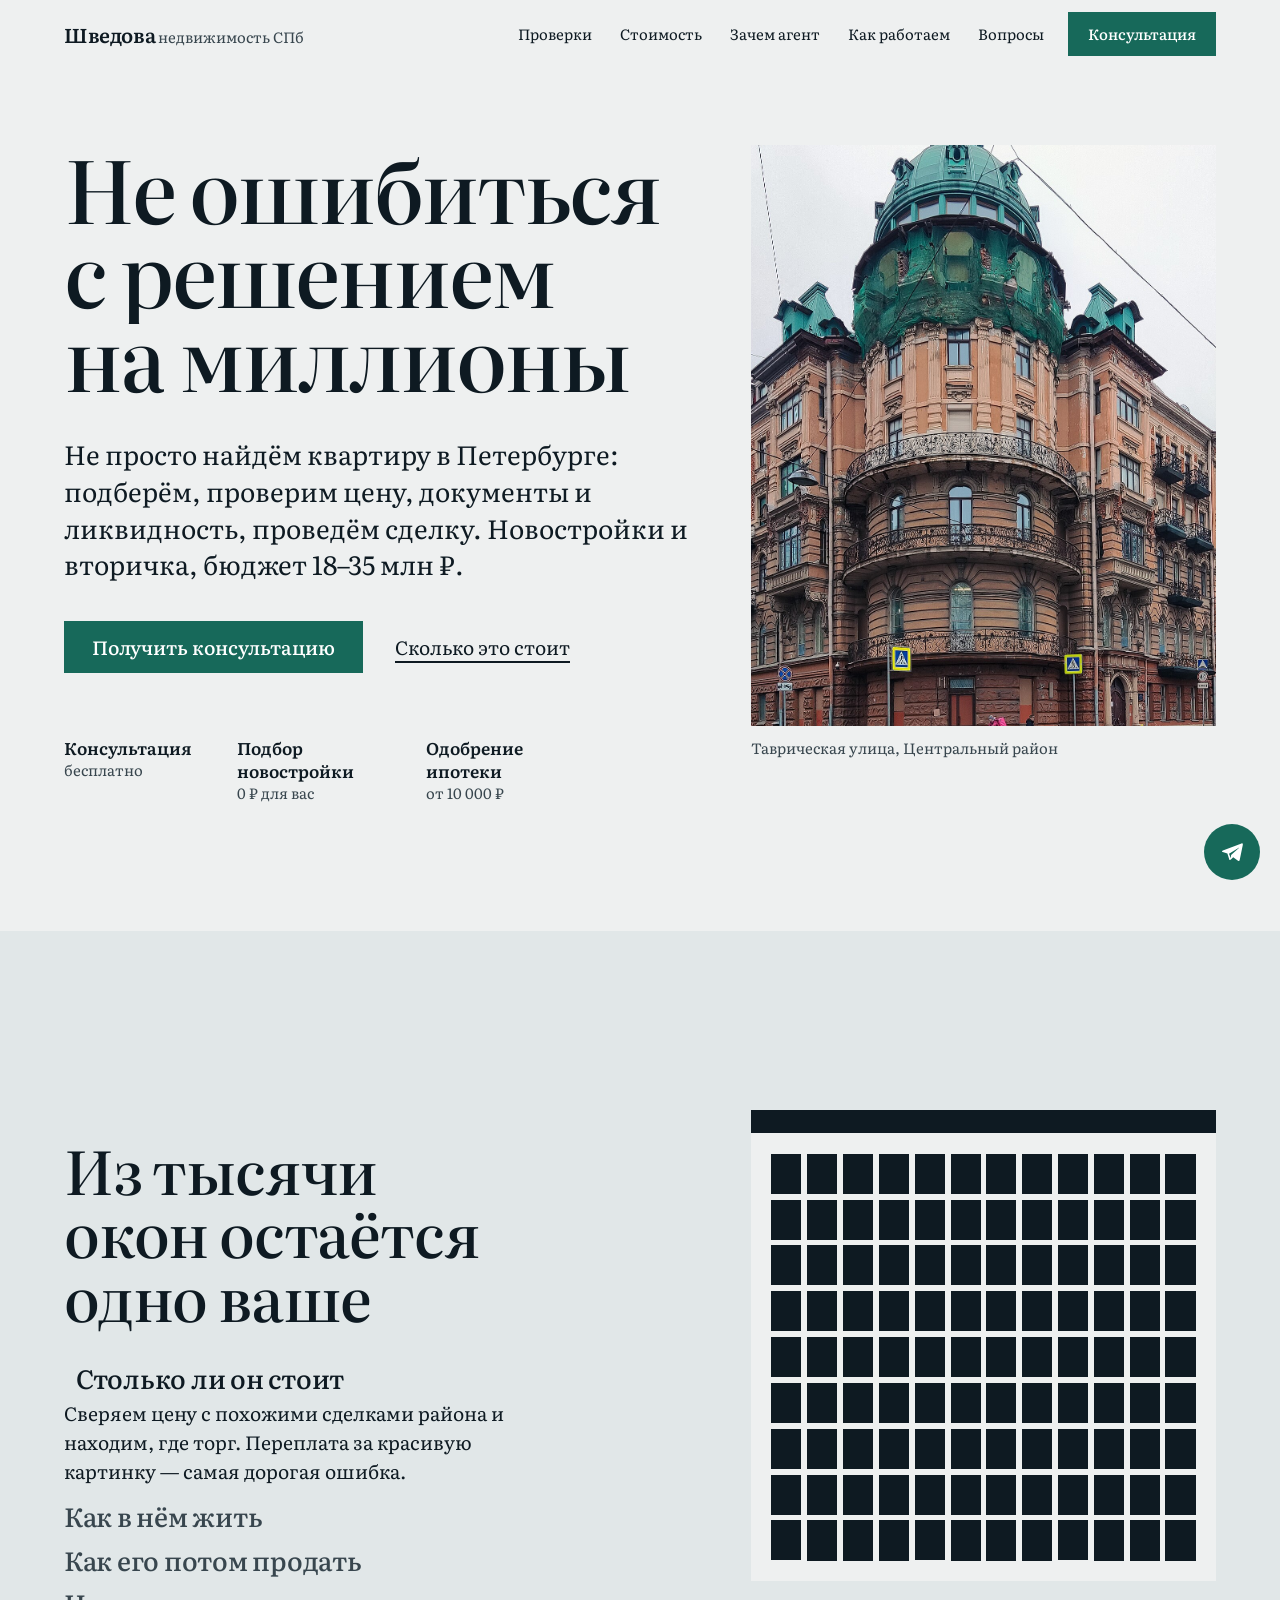
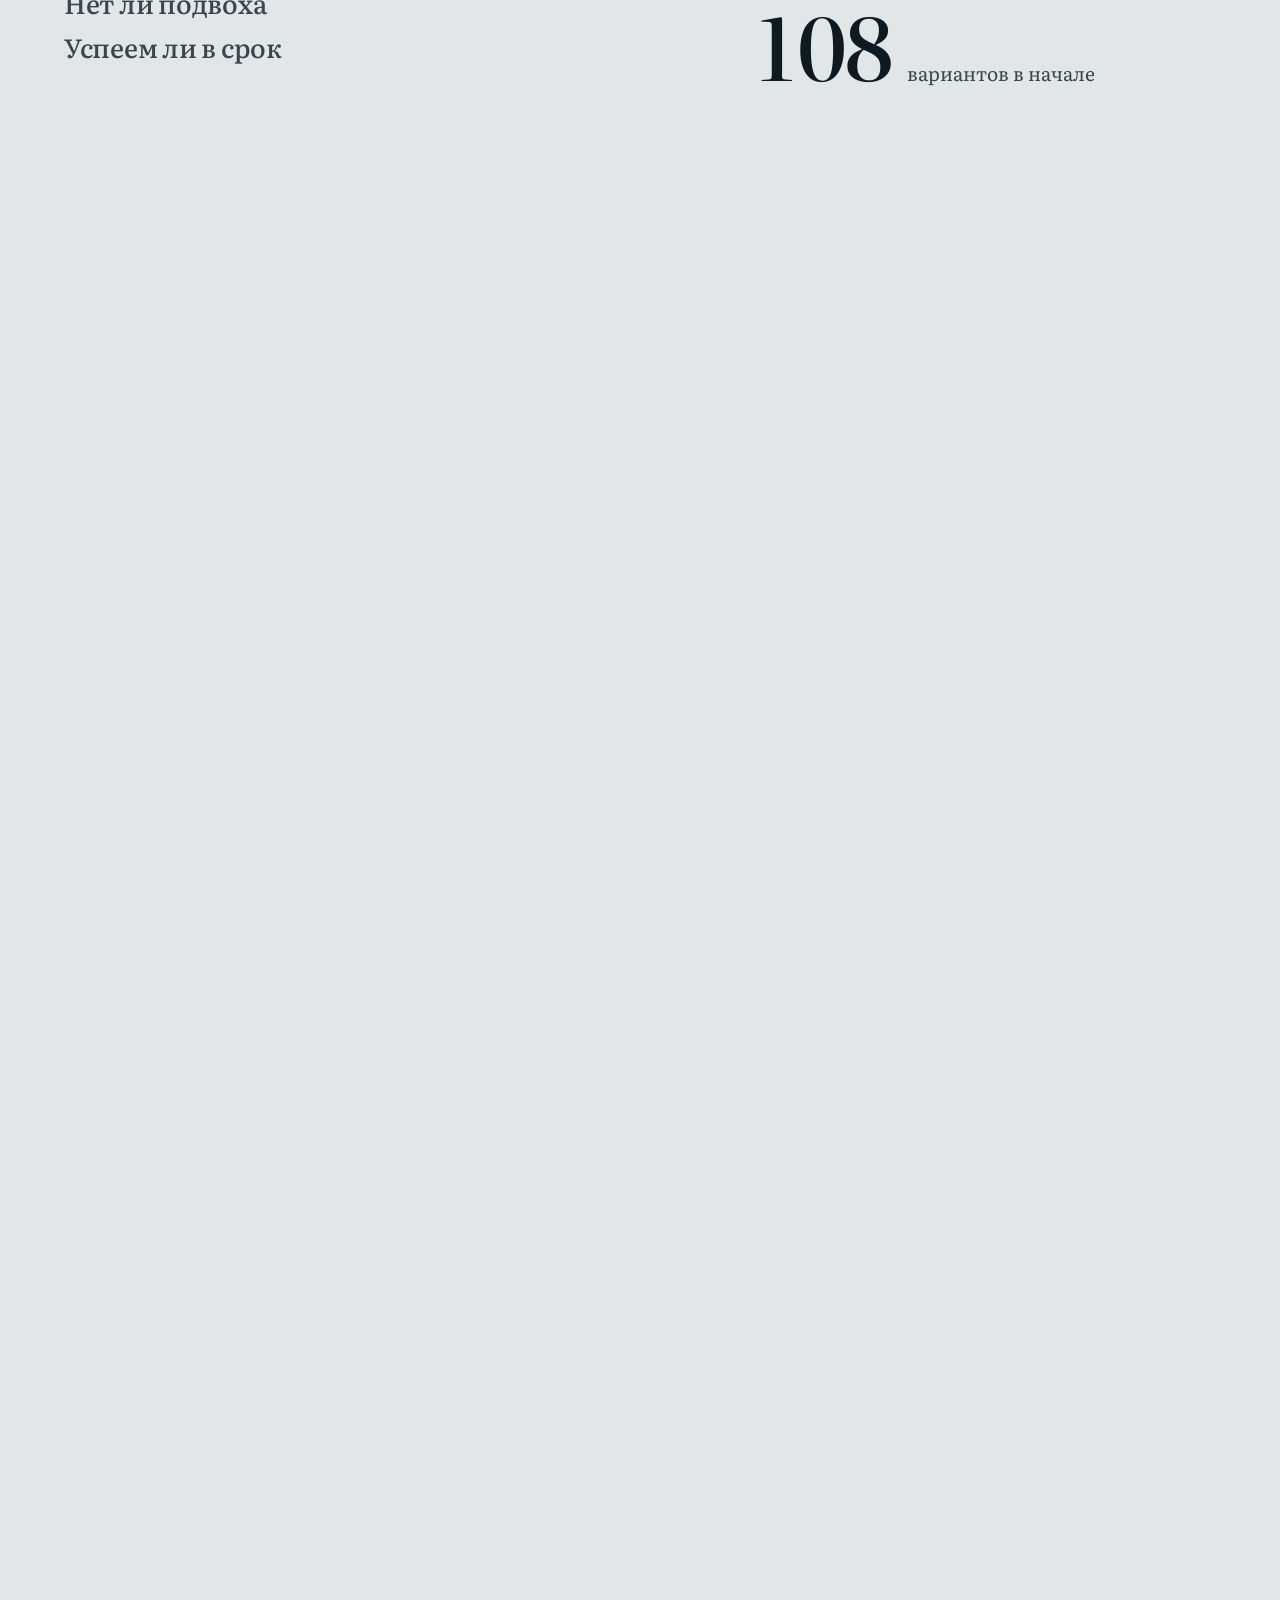
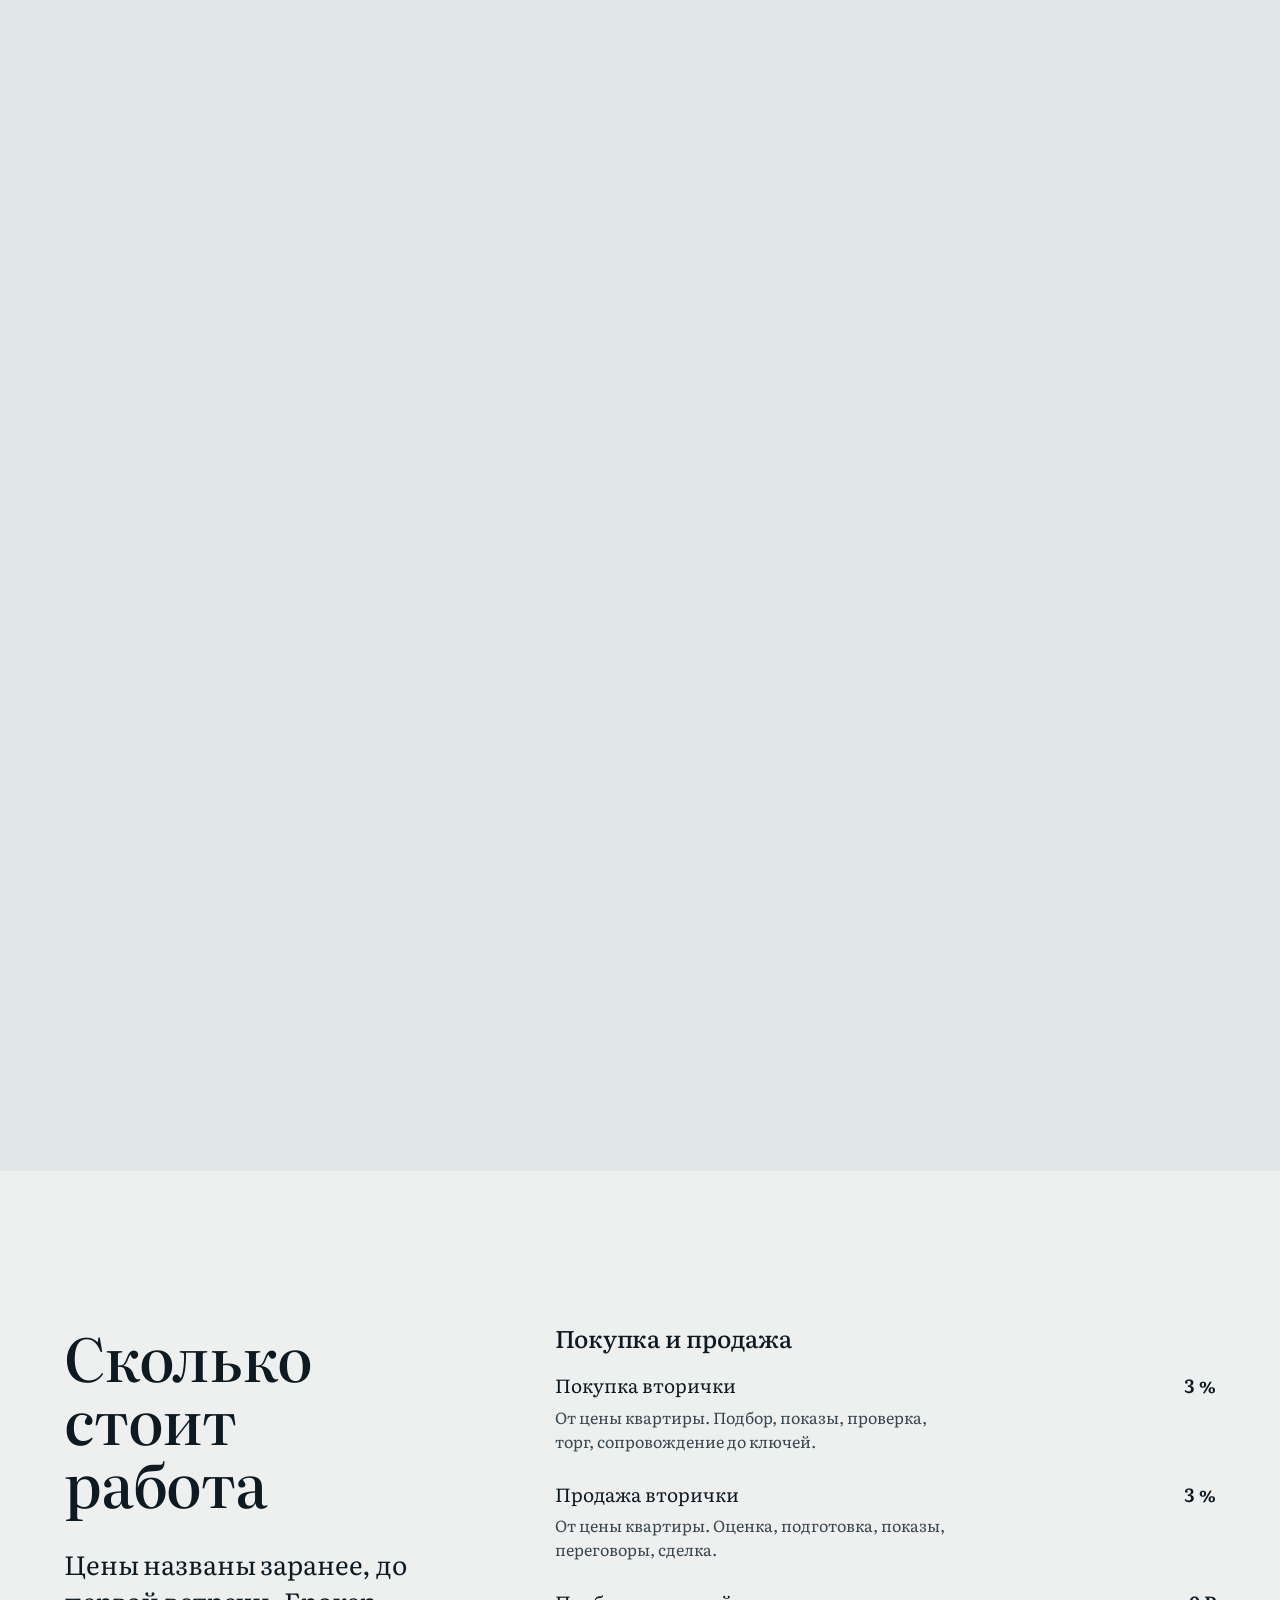
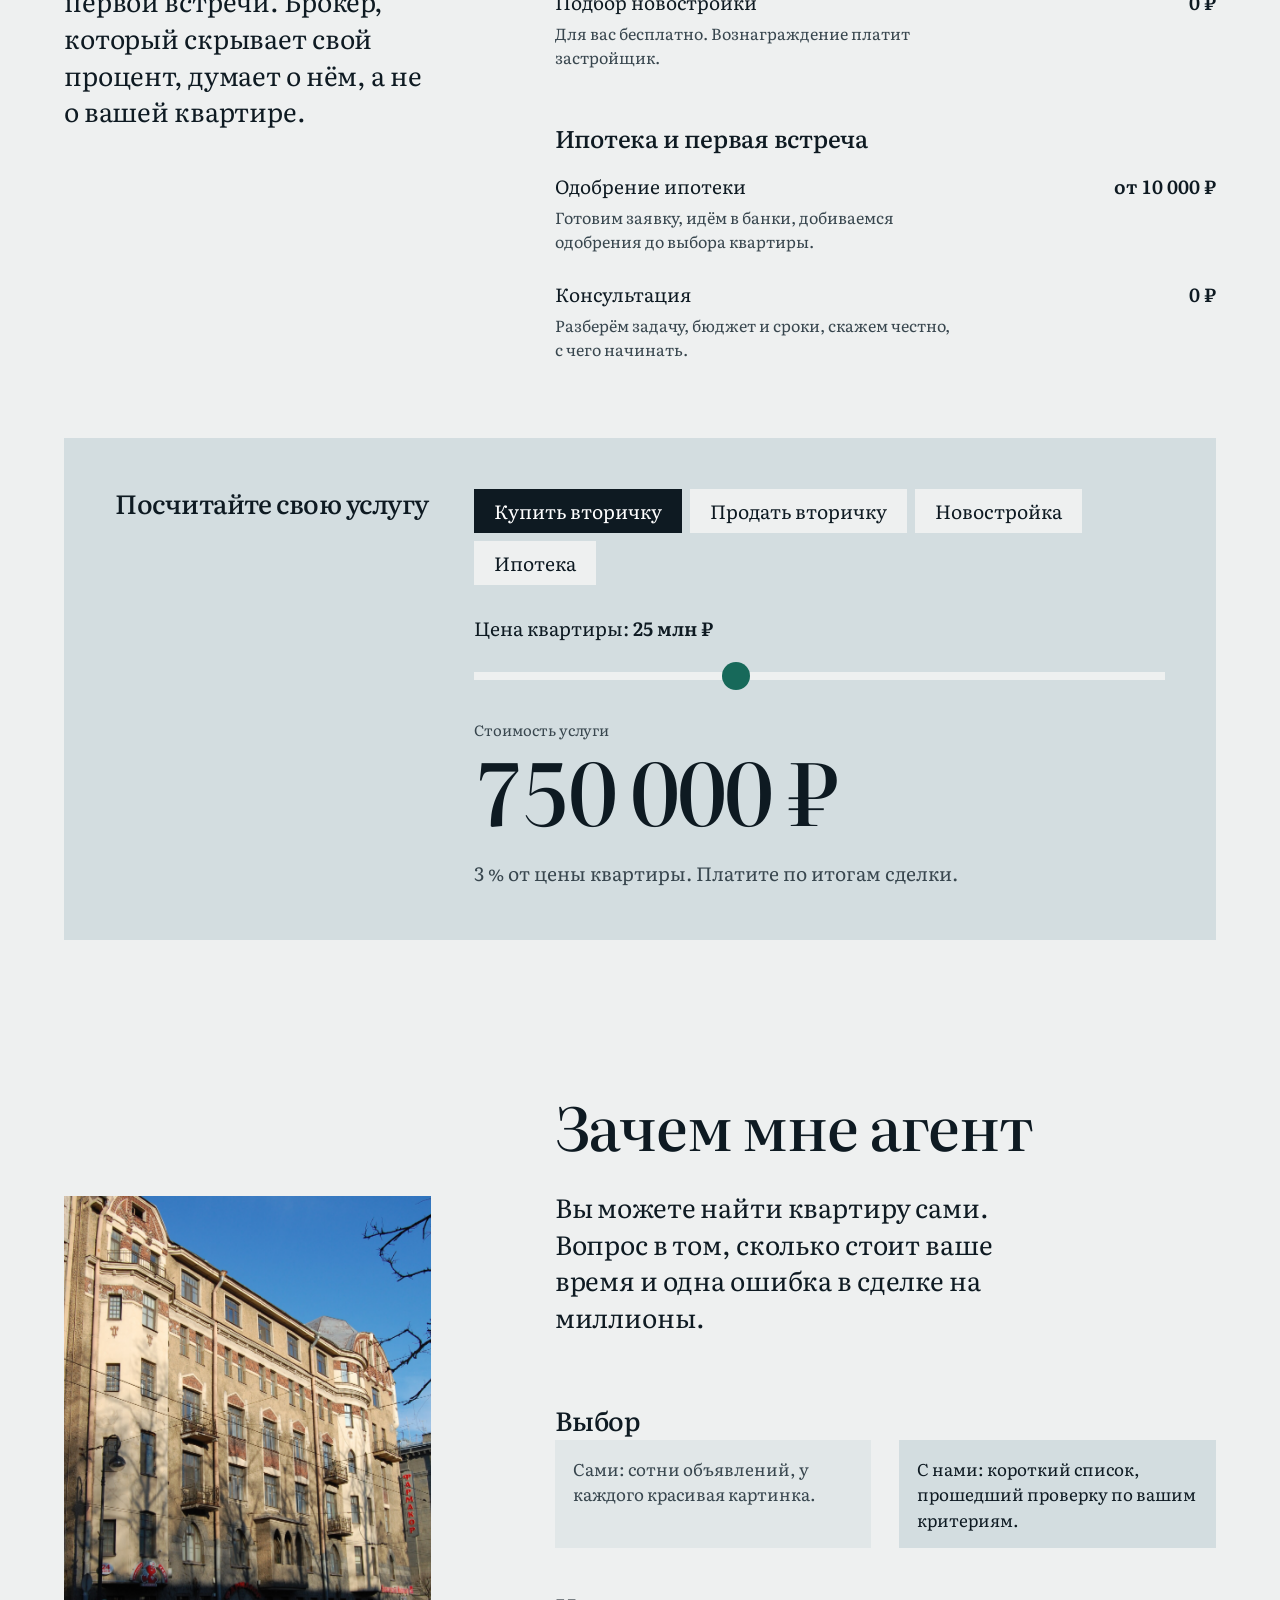
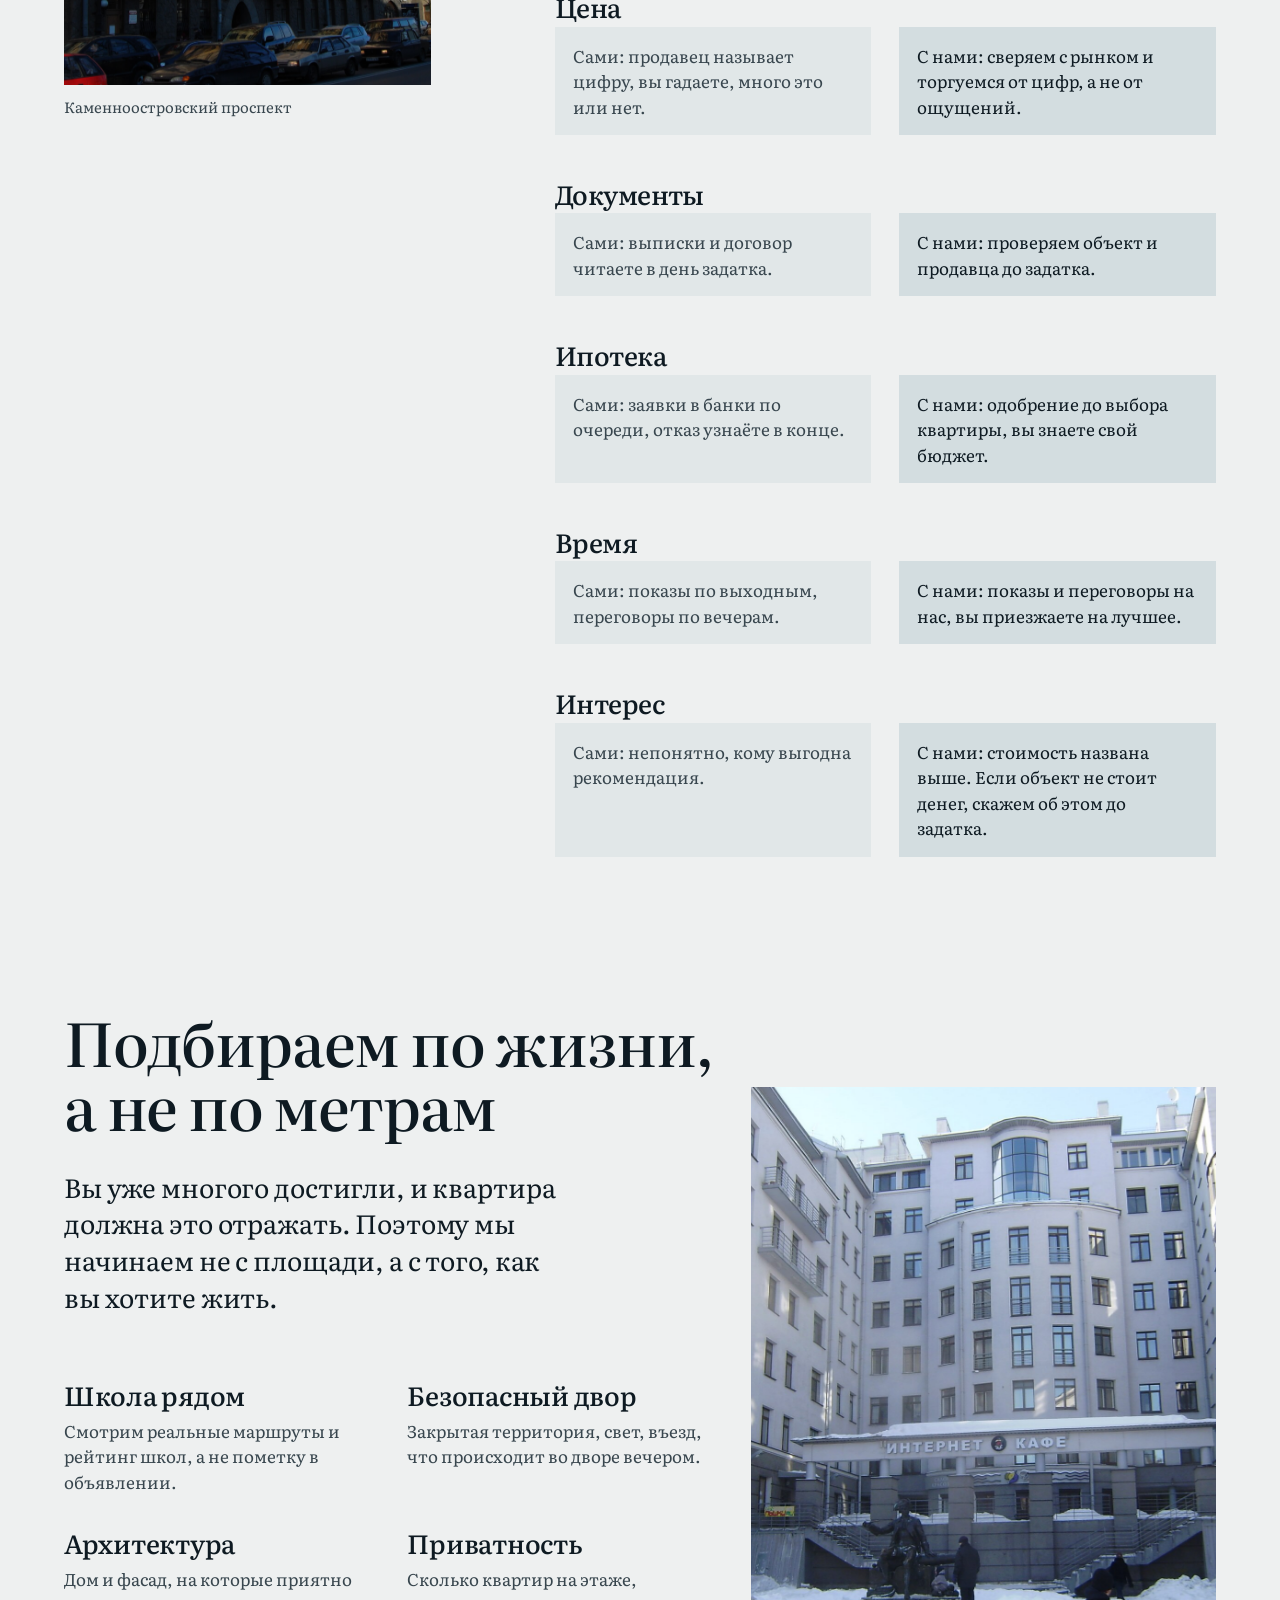
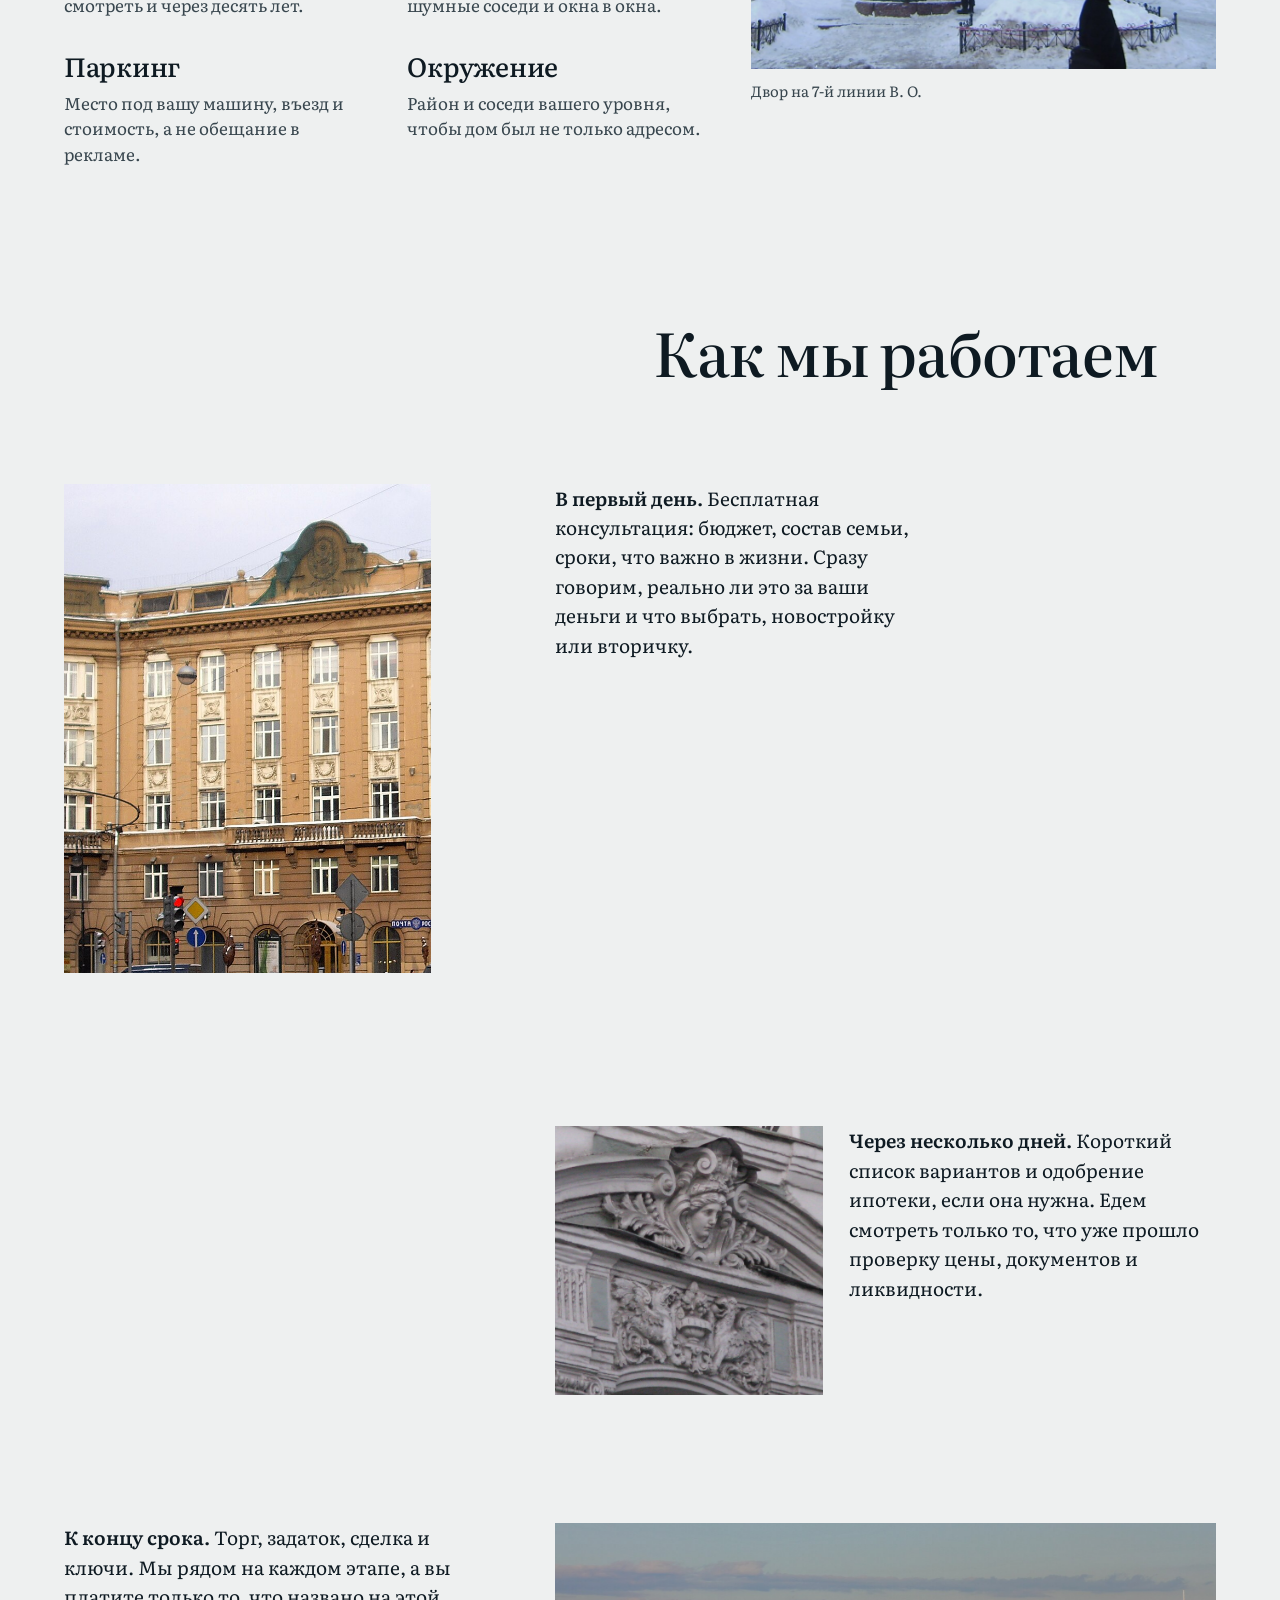
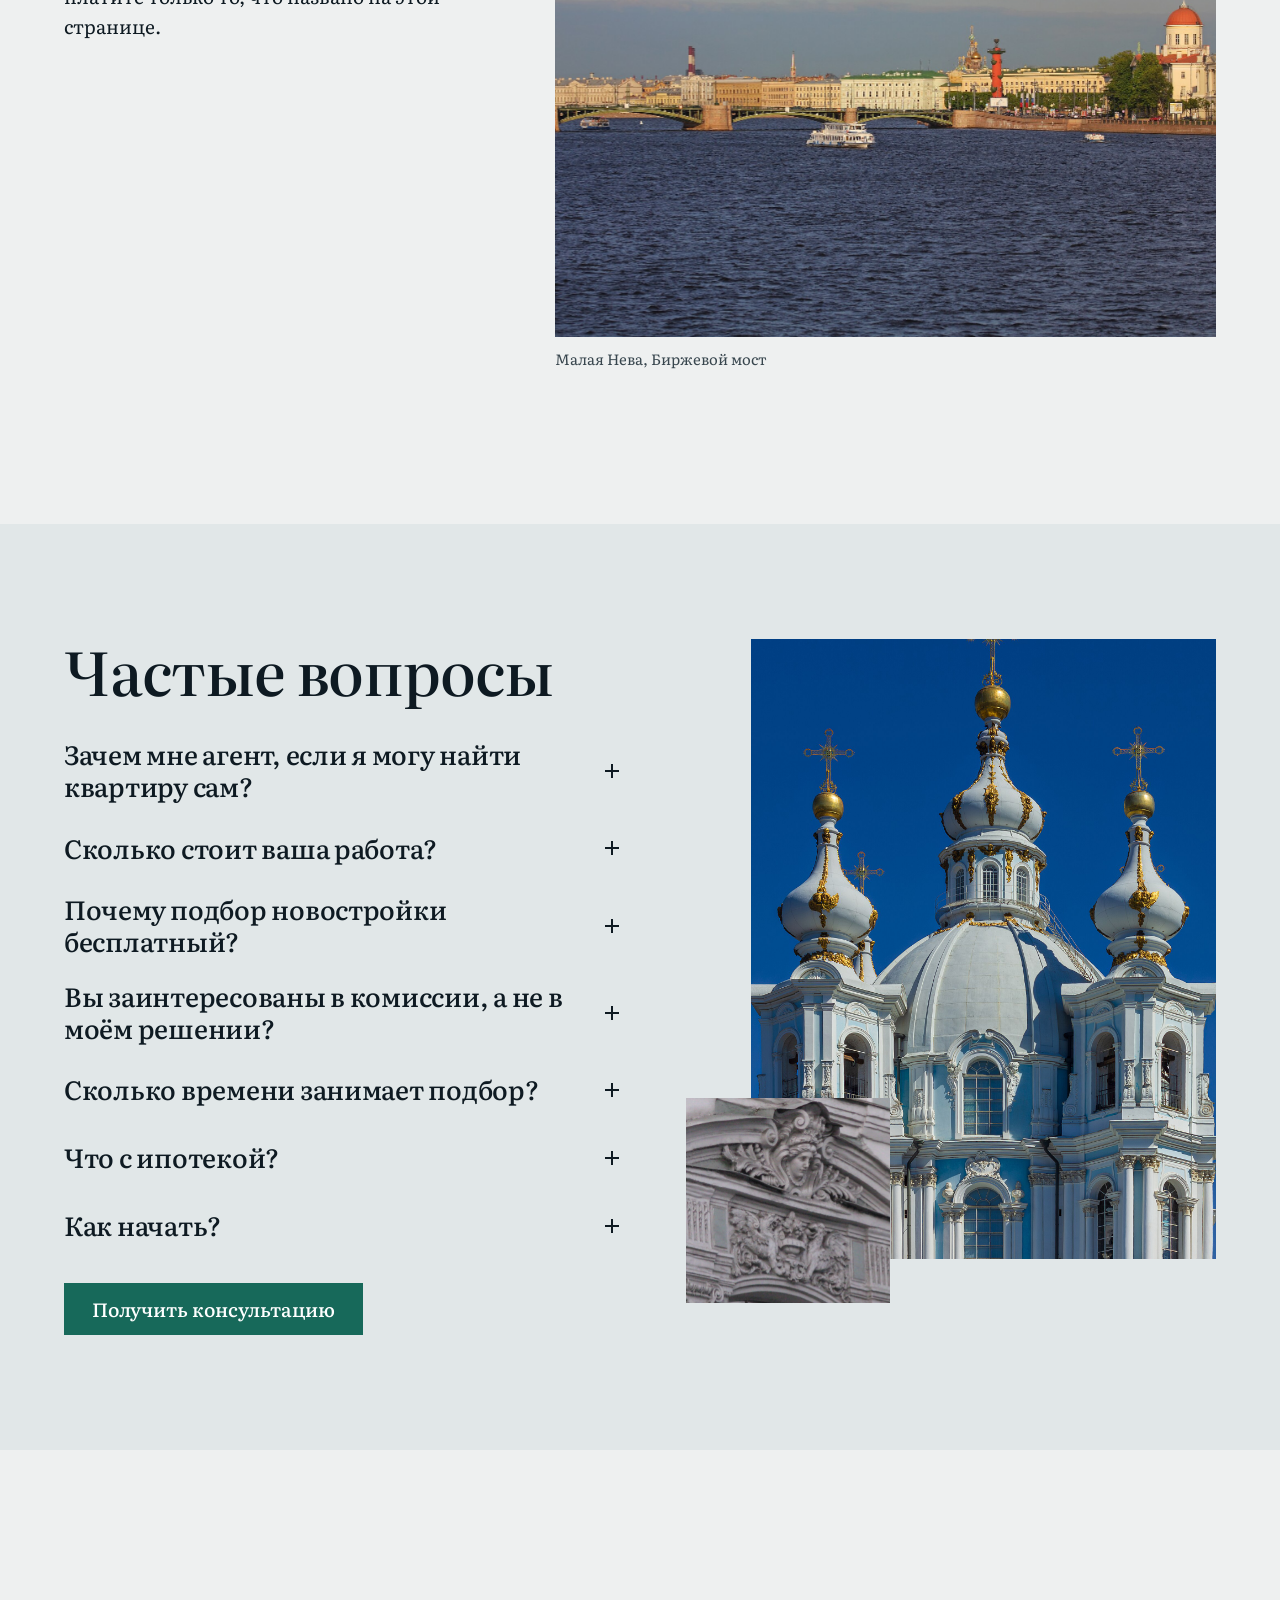
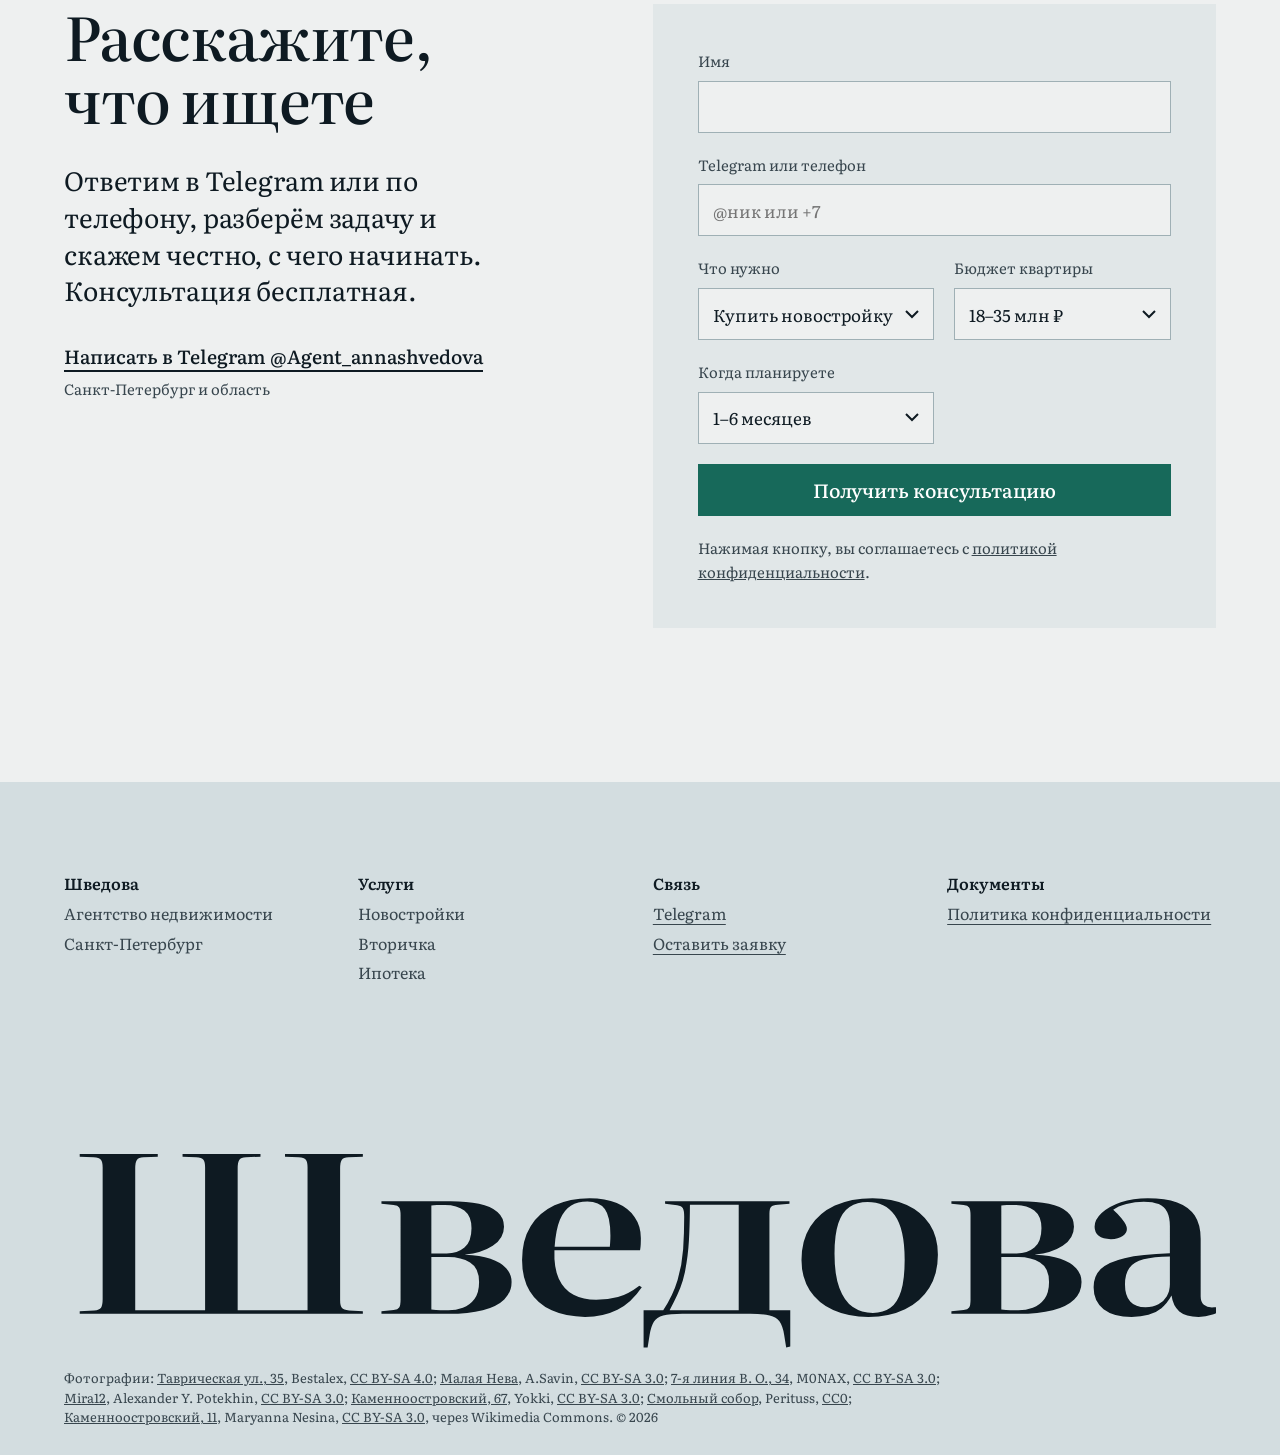
==== index.html @ 0498c737 "init: landing for Shvedova realty SPb" ====
<!doctype html>
<html lang="ru">
<head>
<meta charset="utf-8">
<meta name="viewport" content="width=device-width, initial-scale=1">
<title>Шведова — агентство недвижимости в Санкт-Петербурге</title>
<meta name="description" content="Подбор квартиры в Петербурге на 18–35 млн ₽: новостройки и вторичка. Проверим цену, ликвидность и документы до задатка. Консультация бесплатно.">
<meta property="og:title" content="Шведова — не ошибиться с решением на миллионы">
<meta property="og:description" content="Новостройки и вторичка в Санкт-Петербурге. Подбор, проверка, ипотека, сделка.">
<script>document.documentElement.classList.add('js')</script>
<link rel="preconnect" href="https://fonts.googleapis.com">
<link rel="preconnect" href="https://fonts.gstatic.com" crossorigin>
<link href="https://fonts.googleapis.com/css2?family=Literata:ital,opsz,wght@0,7..72,400;0,7..72,500;0,7..72,600;1,7..72,400&display=swap" rel="stylesheet">
<link rel="stylesheet" href="styles.css">
</head>
<body>

<header class="header" id="header">
  <div class="wrap header__inner">
    <a class="logo" href="#top" aria-label="Шведова, на главную">Шведова<span class="logo__sub"> недвижимость СПб</span></a>
    <nav class="nav" id="nav" aria-label="Разделы">
      <a href="#checks">Проверки</a>
      <a href="#price">Стоимость</a>
      <a href="#why">Зачем агент</a>
      <a href="#way">Как работаем</a>
      <a href="#faq">Вопросы</a>
    </nav>
    <a class="btn btn--sm header__cta" href="#contact"><span class="header__cta-text">Консультация</span><span class="header__cta-short" aria-hidden="true">Связаться</span></a>
    <button class="burger" id="burger" aria-label="Меню" aria-expanded="false"><span></span><span></span></button>
  </div>
</header>

<main id="top">

<!-- 1. HERO -->
<section class="hero wrap">
  <div class="hero__text">
    <h1 class="hero__title" data-split>Не ошибиться с решением на миллионы</h1>
    <p class="hero__lead" data-r>Не просто найдём квартиру в Петербурге: подберём, проверим цену, документы и ликвидность, проведём сделку. Новостройки и вторичка, бюджет 18–35 млн ₽.</p>
    <div class="hero__actions" data-r style="--i:1">
      <a class="btn" href="#contact">Получить консультацию</a>
      <a class="link" href="#price">Сколько это стоит</a>
    </div>
    <ul class="hero__facts" data-r style="--i:2">
      <li><b>Консультация</b> бесплатно</li>
      <li><b>Подбор новостройки</b> 0 ₽ для вас</li>
      <li><b>Одобрение ипотеки</b> от 10 000 ₽</li>
    </ul>
  </div>
  <figure class="hero__pic imgreveal" data-r>
    <div class="imgreveal__in"><img src="assets/saint-petersburg-tavricheskaya-street-35-tverskaya-st.jpg" width="1920" height="1654" alt="Угловой дом с медным куполом на Таврической улице, Санкт-Петербург" data-parallax></div>
    <figcaption>Таврическая улица, Центральный район</figcaption>
  </figure>
</section>

<!-- 2. СЦЕНА: ОКНА ФАСАДА -->
<section class="scene" id="checks" aria-labelledby="checks-title">
  <div class="scene__stage">
    <div class="wrap scene__grid">
      <div class="scene__copy">
        <h2 id="checks-title" class="h-head">Из тысячи окон остаётся одно ваше</h2>
        <ol class="checks" id="checks-list">
          <li class="check is-active">
            <h3>Столько ли он стоит</h3>
            <p>Сверяем цену с похожими сделками района и находим, где торг. Переплата за красивую картинку — самая дорогая ошибка.</p>
          </li>
          <li class="check">
            <h3>Как в нём жить</h3>
            <p>Школа рядом, безопасный двор, парковка, тишина, архитектура, соседи. Смотрим не квартиру, а ваш ежедневный маршрут.</p>
          </li>
          <li class="check">
            <h3>Как его потом продать</h3>
            <p>Квартира на миллионы должна оставаться деньгами. Смотрим, кто и за сколько покупает такие дома.</p>
          </li>
          <li class="check">
            <h3>Нет ли подвоха</h3>
            <p>Проверяем документы, историю объекта и застройщика до задатка, а не после.</p>
          </li>
          <li class="check">
            <h3>Успеем ли в срок</h3>
            <p>Одобрение ипотеки до выбора квартиры и показы под ваш график: решение за 1–6 месяцев без потерянных выходных.</p>
          </li>
        </ol>
      </div>
      <div class="scene__visual" aria-hidden="true">
        <div class="facade" id="facade"></div>
        <p class="counter"><span class="counter__n" id="counter">140</span><span class="counter__t" id="counter-t">вариантов в начале</span></p>
      </div>
    </div>
  </div>
</section>

<!-- 3. СТОИМОСТЬ -->
<section class="sec price wrap" id="price" aria-labelledby="price-title">
  <div class="price__head">
    <h2 id="price-title" class="h-head" data-r>Сколько стоит работа</h2>
    <p class="statement" data-r style="--i:1">Цены названы заранее, до первой встречи. Брокер, который скрывает свой процент, думает о нём, а не о вашей квартире.</p>
  </div>
  <div class="price__list" data-r>
    <h3 class="grp">Покупка и продажа</h3>
    <ul class="menu">
      <li><div class="menu__row"><span>Покупка вторички</span><b>3 %</b></div><p>От цены квартиры. Подбор, показы, проверка, торг, сопровождение до ключей.</p></li>
      <li><div class="menu__row"><span>Продажа вторички</span><b>3 %</b></div><p>От цены квартиры. Оценка, подготовка, показы, переговоры, сделка.</p></li>
      <li><div class="menu__row"><span>Подбор новостройки</span><b>0 ₽</b></div><p>Для вас бесплатно. Вознаграждение платит застройщик.</p></li>
    </ul>
    <h3 class="grp">Ипотека и первая встреча</h3>
    <ul class="menu">
      <li><div class="menu__row"><span>Одобрение ипотеки</span><b>от 10 000 ₽</b></div><p>Готовим заявку, идём в банки, добиваемся одобрения до выбора квартиры.</p></li>
      <li><div class="menu__row"><span>Консультация</span><b>0 ₽</b></div><p>Разберём задачу, бюджет и сроки, скажем честно, с чего начинать.</p></li>
    </ul>
  </div>
  <div class="calc" id="calc" data-r>
    <h3 class="calc__title">Посчитайте свою услугу</h3>
    <div class="calc__tabs" role="tablist" aria-label="Что вам нужно">
      <button role="tab" class="is-on" aria-selected="true" data-mode="buy">Купить вторичку</button>
      <button role="tab" aria-selected="false" data-mode="sell">Продать вторичку</button>
      <button role="tab" aria-selected="false" data-mode="new">Новостройка</button>
      <button role="tab" aria-selected="false" data-mode="mort">Ипотека</button>
    </div>
    <div class="calc__body">
      <label class="calc__range" id="calc-range-wrap">
        <span>Цена квартиры: <b id="calc-price">25 млн ₽</b></span>
        <input type="range" id="calc-input" min="10" max="50" step="0.5" value="25">
      </label>
      <p class="calc__out"><span class="calc__lbl" id="calc-lbl">Стоимость услуги</span><span class="calc__sum" id="calc-sum">750 000 ₽</span></p>
      <p class="calc__note" id="calc-note">3 % от цены квартиры. Платите по итогам сделки.</p>
    </div>
  </div>
</section>

<!-- 4. ЗАЧЕМ АГЕНТ -->
<section class="sec why wrap" id="why" aria-labelledby="why-title">
  <figure class="why__pic imgreveal" data-r>
    <div class="imgreveal__in"><img src="assets/kamennoostrovsky-67.jpg" width="1920" height="2888" alt="Дом в стиле модерн на Каменноостровском проспекте" loading="lazy" data-parallax></div>
    <figcaption>Каменноостровский проспект</figcaption>
  </figure>
  <div class="why__body">
    <h2 id="why-title" class="h-head" data-r>Зачем мне агент</h2>
    <p class="statement" data-r style="--i:1">Вы можете найти квартиру сами. Вопрос в том, сколько стоит ваше время и одна ошибка в сделке на миллионы.</p>
    <ul class="vs">
      <li data-r>
        <h3>Выбор</h3>
        <p class="vs__a">Сами: сотни объявлений, у каждого красивая картинка.</p>
        <p class="vs__b">С нами: короткий список, прошедший проверку по вашим критериям.</p>
      </li>
      <li data-r>
        <h3>Цена</h3>
        <p class="vs__a">Сами: продавец называет цифру, вы гадаете, много это или нет.</p>
        <p class="vs__b">С нами: сверяем с рынком и торгуемся от цифр, а не от ощущений.</p>
      </li>
      <li data-r>
        <h3>Документы</h3>
        <p class="vs__a">Сами: выписки и договор читаете в день задатка.</p>
        <p class="vs__b">С нами: проверяем объект и продавца до задатка.</p>
      </li>
      <li data-r>
        <h3>Ипотека</h3>
        <p class="vs__a">Сами: заявки в банки по очереди, отказ узнаёте в конце.</p>
        <p class="vs__b">С нами: одобрение до выбора квартиры, вы знаете свой бюджет.</p>
      </li>
      <li data-r>
        <h3>Время</h3>
        <p class="vs__a">Сами: показы по выходным, переговоры по вечерам.</p>
        <p class="vs__b">С нами: показы и переговоры на нас, вы приезжаете на лучшее.</p>
      </li>
      <li data-r>
        <h3>Интерес</h3>
        <p class="vs__a">Сами: непонятно, кому выгодна рекомендация.</p>
        <p class="vs__b">С нами: стоимость названа выше. Если объект не стоит денег, скажем об этом до задатка.</p>
      </li>
    </ul>
  </div>
</section>

<!-- 5. ЖИЗНЬ, А НЕ МЕТРЫ -->
<section class="sec life wrap" id="life" aria-labelledby="life-title">
  <div class="life__head">
    <h2 id="life-title" class="h-head" data-r>Подбираем по жизни, а не по метрам</h2>
    <p class="statement" data-r style="--i:1">Вы уже многого достигли, и квартира должна это отражать. Поэтому мы начинаем не с площади, а с того, как вы хотите жить.</p>
  </div>
  <figure class="life__pic life__pic--a imgreveal" data-r>
    <div class="imgreveal__in"><img src="assets/russia-sankt-petersburg-saint-petersburg-7-34.jpg" width="1920" height="1440" alt="Закрытый двор жилого дома, Васильевский остров" loading="lazy" data-parallax></div>
    <figcaption>Двор на 7-й линии В. О.</figcaption>
  </figure>
  <figure class="life__pic life__pic--b imgreveal" data-r style="--i:1">
    <div class="imgreveal__in"><img src="assets/kamennoostrovsky-11-detail-3.jpg" width="1920" height="1440" alt="Лепнина фасада на Каменноостровском проспекте" loading="lazy" data-parallax></div>
  </figure>
  <dl class="crit" data-r>
    <div><dt>Школа рядом</dt><dd>Смотрим реальные маршруты и рейтинг школ, а не пометку в объявлении.</dd></div>
    <div><dt>Безопасный двор</dt><dd>Закрытая территория, свет, въезд, что происходит во дворе вечером.</dd></div>
    <div><dt>Архитектура</dt><dd>Дом и фасад, на которые приятно смотреть и через десять лет.</dd></div>
    <div><dt>Приватность</dt><dd>Сколько квартир на этаже, шумные соседи и окна в окна.</dd></div>
    <div><dt>Паркинг</dt><dd>Место под вашу машину, въезд и стоимость, а не обещание в рекламе.</dd></div>
    <div><dt>Окружение</dt><dd>Район и соседи вашего уровня, чтобы дом был не только адресом.</dd></div>
  </dl>
</section>

<!-- 6. КАК РАБОТАЕМ -->
<section class="sec way wrap" id="way" aria-labelledby="way-title">
  <h2 id="way-title" class="h-head way__title" data-r>Как мы работаем</h2>
  <div class="way__stage way__stage--1">
    <figure class="way__pic imgreveal" data-r><div class="imgreveal__in"><img src="assets/mira12.jpg" width="1920" height="1077" alt="Жилой дом на проспекте Мира, Санкт-Петербург" loading="lazy" data-parallax></div></figure>
    <p data-r style="--i:1"><b>В первый день.</b> Бесплатная консультация: бюджет, состав семьи, сроки, что важно в жизни. Сразу говорим, реально ли это за ваши деньги и что выбрать, новостройку или вторичку.</p>
  </div>
  <div class="way__stage way__stage--2">
    <figure class="way__pic imgreveal" data-r><div class="imgreveal__in"><img src="assets/kamennoostrovsky-11-detail-3.jpg" width="1920" height="1440" alt="Лепнина фасада, деталь" loading="lazy" data-parallax></div></figure>
    <p data-r style="--i:1"><b>Через несколько дней.</b> Короткий список вариантов и одобрение ипотеки, если она нужна. Едем смотреть только то, что уже прошло проверку цены, документов и ликвидности.</p>
  </div>
  <div class="way__stage way__stage--3">
    <figure class="way__pic imgreveal" data-r><div class="imgreveal__in"><img src="assets/spb-evening-view-on-little-neva-and.jpg" width="1920" height="1159" alt="Вечерний вид на Малую Неву и Биржевой мост" loading="lazy" data-parallax></div><figcaption>Малая Нева, Биржевой мост</figcaption></figure>
    <p data-r style="--i:1"><b>К концу срока.</b> Торг, задаток, сделка и ключи. Мы рядом на каждом этапе, а вы платите только то, что названо на этой странице.</p>
  </div>
</section>

<!-- 7. FAQ -->
<section class="faq" id="faq" aria-labelledby="faq-title">
  <div class="wrap faq__grid">
    <div class="faq__col">
      <h2 id="faq-title" class="h-head" data-r>Частые вопросы</h2>
      <div class="faq__list" data-r>
        <details><summary>Зачем мне агент, если я могу найти квартиру сам?</summary><p>Найти можно. Но проверить цену, ликвидность, документы и вести торг одному сложнее, а ошибка стоит миллионов. Мы берём на себя поиск, проверку и переговоры, чтобы вы тратили время только на лучшие варианты.</p></details>
        <details><summary>Сколько стоит ваша работа?</summary><p>Покупка и продажа вторички — 3 % от цены. Подбор новостройки для вас бесплатный. Одобрение ипотеки — от 10 000 ₽. Консультация бесплатная. Всё названо заранее.</p></details>
        <details><summary>Почему подбор новостройки бесплатный?</summary><p>Вознаграждение за клиента платит застройщик, поэтому цена квартиры для вас та же, что в отделе продаж. Какие именно условия у конкретного застройщика, расскажем на консультации.</p></details>
        <details><summary>Вы заинтересованы в комиссии, а не в моём решении?</summary><p>Наш доход зависит от сделки, и мы этого не скрываем. Поэтому называем цену заранее и сразу говорим, если объект переоценён или не подходит вам. Потерянная репутация стоит дороже одной комиссии.</p></details>
        <details><summary>Сколько времени занимает подбор?</summary><p>Обычно клиенты планируют покупку на 1–6 месяцев. Первый короткий список вы получаете в первые дни, дальше всё зависит от вашего графика и от объекта.</p></details>
        <details><summary>Что с ипотекой?</summary><p>Готовим заявку и добиваемся одобрения до выбора квартиры, чтобы вы заранее знали бюджет. Услуга от 10 000 ₽.</p></details>
        <details><summary>Как начать?</summary><p>Оставьте заявку внизу страницы или напишите в Telegram. Консультация бесплатная и ни к чему не обязывает.</p></details>
      </div>
      <div class="faq__cta" data-r><a class="btn" href="#contact">Получить консультацию</a></div>
    </div>
    <div class="faq__pics">
      <figure class="faq__tall imgreveal" data-r><div class="imgreveal__in"><img src="assets/smolny-2013-1.jpg" width="1920" height="2560" alt="Купола Смольного собора на фоне неба" loading="lazy" data-parallax></div></figure>
      <figure class="faq__sq imgreveal" data-r style="--i:2"><div class="imgreveal__in"><img src="assets/kamennoostrovsky-11-detail-3.jpg" width="1920" height="1440" alt="Деталь лепнины" loading="lazy"></div></figure>
    </div>
  </div>
</section>

<!-- 8. ЗАЯВКА -->
<section class="contact wrap" id="contact" aria-labelledby="contact-title">
  <div class="contact__copy">
    <h2 id="contact-title" class="h-head" data-r>Расскажите, что ищете</h2>
    <p class="statement" data-r style="--i:1">Ответим в Telegram или по телефону, разберём задачу и скажем честно, с чего начинать. Консультация бесплатная.</p>
    <p class="contact__links" data-r style="--i:2"><a href="https://t.me/Agent_annashvedova" target="_blank" rel="noopener">Написать в Telegram @Agent_annashvedova</a><span>Санкт-Петербург и область</span></p>
  </div>
  <form class="form" id="leadForm" novalidate data-r>
    <label>Имя<input type="text" name="name" autocomplete="name" required></label>
    <label>Telegram или телефон<input type="text" name="contact" autocomplete="tel" placeholder="@ник или +7" required></label>
    <label>Что нужно
      <select name="goal">
        <option>Купить новостройку</option>
        <option>Купить вторичку</option>
        <option>Продать вторичку</option>
        <option>Одобрение ипотеки</option>
        <option>Пока консультация</option>
      </select>
    </label>
    <label>Бюджет квартиры
      <select name="budget">
        <option>до 18 млн ₽</option>
        <option selected>18–35 млн ₽</option>
        <option>больше 35 млн ₽</option>
      </select>
    </label>
    <label>Когда планируете
      <select name="term">
        <option>В ближайший месяц</option>
        <option selected>1–6 месяцев</option>
        <option>Позже, пока изучаю</option>
      </select>
    </label>
    <input type="text" name="_gotcha" style="display:none" tabindex="-1" autocomplete="off">
    <button class="btn btn--wide" type="submit">Получить консультацию</button>
    <p class="form__note">Нажимая кнопку, вы соглашаетесь с <a href="privacy.html">политикой конфиденциальности</a>.</p>
  </form>
</section>

</main>

<footer class="footer">
  <div class="wrap footer__top">
    <ul><li><b>Шведова</b></li><li>Агентство недвижимости</li><li>Санкт-Петербург</li></ul>
    <ul><li><b>Услуги</b></li><li>Новостройки</li><li>Вторичка</li><li>Ипотека</li></ul>
    <ul><li><b>Связь</b></li><li><a href="https://t.me/Agent_annashvedova" target="_blank" rel="noopener">Telegram</a></li><li><a href="#contact">Оставить заявку</a></li></ul>
    <ul><li><b>Документы</b></li><li><a href="privacy.html">Политика конфиденциальности</a></li></ul>
  </div>
  <div class="wrap">
    <svg class="footer__mark" viewBox="0 0 1000 200" role="img" aria-label="Шведова"><text x="0" y="170" textLength="1000" lengthAdjust="spacingAndGlyphs">Шведова</text></svg>
    <p class="credits">Фотографии: <a href="https://commons.wikimedia.org/w/index.php?curid=136822195">Таврическая ул., 35</a>, Bestalex, <a href="https://creativecommons.org/licenses/by-sa/4.0/">CC BY-SA 4.0</a>; <a href="https://commons.wikimedia.org/wiki/File:Spb_Evening_view_on_Little_Neva_and_Exchange_Bridge.jpg">Малая Нева</a>, A.Savin, <a href="https://creativecommons.org/licenses/by-sa/3.0">CC BY-SA 3.0</a>; <a href="https://commons.wikimedia.org/w/index.php?curid=181488462">7-я линия В. О., 34</a>, M0NAX, <a href="https://creativecommons.org/licenses/by-sa/3.0/">CC BY-SA 3.0</a>; <a href="https://commons.wikimedia.org/w/index.php?curid=18345183">Mira12</a>, Alexander Y. Potekhin, <a href="https://creativecommons.org/licenses/by-sa/3.0/">CC BY-SA 3.0</a>; <a href="https://commons.wikimedia.org/wiki/File:Kamennoostrovsky-67.JPG">Каменноостровский, 67</a>, Yokki, <a href="https://creativecommons.org/licenses/by-sa/3.0">CC BY-SA 3.0</a>; <a href="https://commons.wikimedia.org/wiki/File:Smolny_2013_1.jpg">Смольный собор</a>, Perituss, <a href="https://creativecommons.org/publicdomain/zero/1.0/deed.en">CC0</a>; <a href="https://commons.wikimedia.org/wiki/File:Kamennoostrovsky_11_detail_3.jpg">Каменноостровский, 11</a>, Maryanna Nesina, <a href="https://creativecommons.org/licenses/by-sa/3.0">CC BY-SA 3.0</a>, через Wikimedia Commons. <span id="year"></span></p>
  </div>
</footer>

<a class="fab" href="https://t.me/Agent_annashvedova" target="_blank" rel="noopener" aria-label="Написать в Telegram">
  <svg viewBox="0 0 24 24" width="24" height="24" aria-hidden="true"><path fill="currentColor" d="M21.5 3.4 2.9 10.6c-1.3.5-1.2 1.2-.2 1.5l4.7 1.5 1.8 5.6c.2.6.1.8.7.8.5 0 .7-.2 1-.5l2.3-2.3 4.8 3.6c.9.5 1.5.2 1.7-.8L22.8 4.9c.3-1.3-.5-1.8-1.3-1.5ZM9 13.8l9.4-5.9c.4-.3.8-.1.5.2l-7.8 7-.3 3.1L9 13.8Z"/></svg>
</a>

<script src="script.js"></script>
</body>
</html>
---- styles.css ----
:root{
  --bg:#eef0f0;
  --surface:#e1e7e8;
  --field:#d3dde0;
  --ink:#0e1a22;
  --muted:#38464e;
  --accent:#17695a;
  --accent-ink:#ffffff;
  --pane-off:#c8d2d5;

  --step-small:clamp(.875rem,.85rem + .1vw,.9375rem);
  --step-body:clamp(1.0625rem,1rem + .25vw,1.25rem);
  --step-lead:clamp(1.25rem,1.08rem + .7vw,1.75rem);
  --step-head:clamp(2rem,1.2rem + 3.2vw,4rem);
  --step-display:clamp(2.5rem,.9rem + 5.6vw,6rem);

  --margin:clamp(16px,5vw,72px);
  --gap:clamp(16px,2vw,28px);
  --ease:cubic-bezier(.2,.7,.1,1);
  --dur:.8s;
  --radius:0px;
}
*{box-sizing:border-box;margin:0;padding:0}
html{scroll-behavior:auto;-webkit-text-size-adjust:100%}
body{background:var(--bg);color:var(--ink);font:400 var(--step-body)/1.6 "Literata",Georgia,serif;font-optical-sizing:auto;overflow-x:hidden}
img{display:block;max-width:100%;height:auto}
a{color:inherit}
ul,ol{list-style:none}
button,input,select{font:inherit;color:inherit}
::selection{background:var(--accent);color:#fff}
:focus-visible{outline:3px solid var(--accent);outline-offset:3px}

.wrap{padding-inline:var(--margin);max-width:1680px;margin-inline:auto}

h1,h2,h3{font-weight:500;letter-spacing:-.02em;line-height:1.05}
.h-head{font-size:var(--step-head);text-wrap:balance}
.statement{font-size:var(--step-lead);line-height:1.4;max-width:34ch;letter-spacing:-.005em}

/* buttons / links */
.btn{display:inline-flex;align-items:center;justify-content:center;min-height:52px;padding:0 28px;background:var(--accent);color:var(--accent-ink);text-decoration:none;font-weight:500;border:0;cursor:pointer;border-radius:var(--radius);transition:transform .25s var(--ease),background .25s;white-space:nowrap}
.btn:hover{background:#0f5246;transform:translateY(-2px)}
.btn:active{transform:translateY(1px) scale(.98)}
.btn--sm{min-height:44px;padding:0 20px;font-size:var(--step-small)}
.btn--wide{width:100%}
.link{text-decoration:underline;text-underline-offset:6px;text-decoration-thickness:2px;transition:text-underline-offset .25s var(--ease)}
.link:hover{text-underline-offset:10px}

/* header */
.header{position:sticky;top:0;z-index:50;background:var(--bg);transition:background .3s}
.header.scrolled{background:var(--surface)}
.header__inner{display:flex;align-items:center;gap:24px;min-width:0;height:68px}
.logo{flex-shrink:0;text-decoration:none;font-weight:600;font-size:1.25rem;letter-spacing:-.02em}
.logo__sub{font-weight:400;font-size:var(--step-small);color:var(--muted);letter-spacing:0}
.nav{display:flex;gap:28px;margin-left:auto}
.nav a{white-space:nowrap;text-decoration:none;font-size:var(--step-small);padding:8px 0;position:relative}
.nav a::after{content:"";position:absolute;left:0;right:0;bottom:2px;height:2px;background:currentColor;transform:scaleX(0);transform-origin:left;transition:transform .35s var(--ease)}
.nav a:hover::after{transform:scaleX(1)}
.header__cta-short{display:none}
.burger{display:none;width:44px;height:44px;border:0;background:var(--surface);cursor:pointer;position:relative;flex-shrink:0}
.burger span{position:absolute;left:12px;right:12px;height:2px;background:var(--ink);transition:transform .3s var(--ease),top .3s var(--ease)}
.burger span:first-child{top:18px}.burger span:last-child{top:25px}
.burger.is-open span:first-child{top:21px;transform:rotate(45deg)}
.burger.is-open span:last-child{top:21px;transform:rotate(-45deg)}

/* hero */
.hero{display:grid;grid-template-columns:repeat(12,1fr);column-gap:var(--gap);align-items:start;padding-top:clamp(24px,4vw,64px);padding-bottom:clamp(80px,10vw,160px)}
.hero__text{grid-column:1/8;padding-top:clamp(0px,2vw,32px)}
.hero__title{font-size:var(--step-display);line-height:.98;letter-spacing:-.035em;max-width:11.5em;text-wrap:balance}
.hero__lead{margin-top:clamp(28px,3vw,44px);font-size:var(--step-lead);line-height:1.4;max-width:30em}
.hero__actions{display:flex;flex-wrap:wrap;align-items:center;gap:20px 32px;margin-top:clamp(28px,3vw,40px)}
.hero__facts{display:grid;grid-template-columns:repeat(3,auto);justify-content:start;gap:12px clamp(24px,3.5vw,56px);margin-top:clamp(40px,5vw,80px)}
.hero__facts li{font-size:var(--step-small);color:var(--muted);max-width:16ch;line-height:1.35}
.hero__facts b{display:block;color:var(--ink);font-weight:600;font-size:1.0625rem}
.hero__pic{grid-column:8/13;margin-top:clamp(0px,2vw,40px)}
.hero__pic img{aspect-ratio:4/5;object-fit:cover;object-position:50% 20%;width:100%}

/* figures */
figure{position:relative}
figcaption{font-size:var(--step-small);color:var(--muted);margin-top:10px}
.imgreveal__in{overflow:hidden;background:var(--field)}
.imgreveal__in img{width:100%;transform:scale(1.14);will-change:transform}

/* scene */
.scene{position:relative;background:var(--surface)}
.scene__stage{padding:0}
.scene__grid{display:grid;grid-template-columns:repeat(12,1fr);column-gap:var(--gap);align-items:center;min-height:100svh;padding-top:84px;padding-bottom:40px}
.scene__copy{grid-column:1/7}
.scene__copy .h-head{max-width:17em;margin-bottom:clamp(28px,4vh,48px)}
.checks{display:grid;gap:clamp(10px,1.8vh,18px)}
.check h3{font-size:var(--step-lead);color:var(--muted);transition:color .4s,transform .5s var(--ease);letter-spacing:-.01em}
.check p{max-width:44ch;font-size:var(--step-body);line-height:1.5}
.js .check p{display:grid;grid-template-rows:0fr;overflow:hidden;opacity:0;max-height:0;transition:max-height .6s var(--ease),opacity .5s,margin .5s var(--ease)}
.js .check.is-active p{max-height:12em;opacity:1;margin-top:8px}
.check.is-active h3{color:var(--ink);transform:translateX(12px)}
.scene__visual{grid-column:8/13;display:flex;flex-direction:column;gap:20px}
.facade{display:grid;grid-template-columns:repeat(12,1fr);gap:clamp(3px,.45vw,7px);padding:clamp(10px,1.6vw,22px);padding-top:clamp(26px,3.4vw,48px);background:var(--bg);position:relative}
.facade::before{content:"";position:absolute;left:0;right:0;top:0;height:clamp(12px,1.8vw,24px);background:var(--ink)}
.win{aspect-ratio:3/4;background:var(--ink);transition:background .6s var(--ease),transform .6s var(--ease)}
.win.is-off{background:var(--pane-off)}
.win.is-pick{background:var(--accent)}
.win.is-final{transform:scale(1.35);z-index:2;position:relative}
.counter{display:flex;align-items:baseline;gap:16px;flex-wrap:wrap}
.counter__n{font-size:var(--step-display);line-height:1;font-variant-numeric:tabular-nums;letter-spacing:-.04em;font-weight:500;min-width:2ch}
.counter__t{font-size:var(--step-body);color:var(--muted)}
.js .scene{height:560vh}
.js .scene__stage{position:sticky;top:0;height:100svh;overflow:hidden}
.js .scene__grid{height:100%;min-height:0;padding-top:76px}
.no-js .scene{height:auto}

/* sections */
.sec{padding-block:clamp(100px,12vw,200px) 0;position:relative}
.sec + .sec{margin-top:0}

/* price */
.price{display:grid;grid-template-columns:repeat(12,1fr);column-gap:var(--gap);row-gap:clamp(48px,6vw,96px)}
.price__head{grid-column:1/5;display:flex;flex-direction:column;gap:32px;align-self:start}
.price__list{grid-column:6/13}
.grp{font-size:1.5rem;font-weight:500;margin:0 0 20px;letter-spacing:-.01em}
.grp:not(:first-child){margin-top:56px}
.menu{display:grid;gap:26px}
.menu__row{display:flex;justify-content:space-between;align-items:baseline;gap:24px;font-size:1.1875rem}
.menu__row b{font-weight:600;font-variant-numeric:tabular-nums;white-space:nowrap}
.menu p{color:var(--muted);font-size:1rem;max-width:44ch;margin-top:4px;line-height:1.5}
.menu li{transition:transform .4s var(--ease)}
.menu li:hover{transform:translateX(10px)}
.calc{grid-column:1/13;background:var(--field);padding:clamp(24px,4vw,64px);display:grid;grid-template-columns:repeat(12,1fr);gap:28px var(--gap);align-items:start}
.calc__title{grid-column:1/5;font-size:var(--step-lead)}
.calc__tabs{grid-column:5/13;display:flex;flex-wrap:wrap;gap:8px}
.calc__tabs button{min-height:44px;padding:0 20px;border:0;background:var(--bg);cursor:pointer;transition:background .25s,color .25s,transform .2s;border-radius:var(--radius)}
.calc__tabs button:hover{transform:translateY(-1px)}
.calc__tabs button.is-on{background:var(--ink);color:#fff}
.calc__body{grid-column:5/13;display:grid;gap:24px}
.calc__range{display:grid;gap:14px}
.calc__range b{font-weight:600}
.calc__range[hidden]{display:none}
input[type=range]{-webkit-appearance:none;appearance:none;width:100%;height:36px;background:transparent;cursor:pointer}
input[type=range]::-webkit-slider-runnable-track{height:8px;background:var(--bg)}
input[type=range]::-moz-range-track{height:8px;background:var(--bg)}
input[type=range]::-webkit-slider-thumb{-webkit-appearance:none;width:28px;height:28px;background:var(--accent);margin-top:-10px;border:0;border-radius:50%}
input[type=range]::-moz-range-thumb{width:28px;height:28px;background:var(--accent);border:0;border-radius:50%}
.calc__out{display:flex;flex-direction:column;gap:2px}
.calc__lbl{color:var(--muted);font-size:var(--step-small)}
.calc__sum{font-size:var(--step-display);line-height:1.05;letter-spacing:-.035em;font-weight:500;font-variant-numeric:tabular-nums}
.calc__note{color:var(--muted);max-width:46ch}

/* why */
.why{display:grid;grid-template-columns:repeat(12,1fr);column-gap:var(--gap);align-items:start}
.why__pic{grid-column:1/5;margin-top:clamp(0px,8vw,140px);position:sticky;top:96px}
.why__pic img{aspect-ratio:3/4;object-fit:cover}
.why__body{grid-column:6/13;display:flex;flex-direction:column;gap:32px}
.vs{display:grid;gap:clamp(32px,3.5vw,52px);margin-top:clamp(16px,3vw,48px)}
.vs li{display:grid;grid-template-columns:1fr 1fr;gap:6px 28px}
.vs h3{grid-column:1/3;font-size:var(--step-lead)}
.vs p{font-size:1.0625rem;line-height:1.5;padding:16px 18px}
.vs__a{background:var(--surface);color:var(--muted)}
.vs__b{background:var(--field);color:var(--ink)}

/* life */
.life{display:grid;grid-template-columns:repeat(12,1fr);column-gap:var(--gap);row-gap:clamp(40px,5vw,80px);align-items:start}
.life__head{grid-column:1/8;display:flex;flex-direction:column;gap:32px}
.life__pic--a{grid-column:8/13;grid-row:1/3;margin-top:clamp(0px,6vw,100px)}
.life__pic--a img{aspect-ratio:4/5;object-fit:cover}
.life__pic--b{grid-column:1/4;grid-row:3;margin-top:-40px}
.life__pic--b img{aspect-ratio:1/1;object-fit:cover}
.crit{grid-column:1/8;grid-row:2;display:grid;grid-template-columns:1fr 1fr;gap:34px var(--gap)}
.crit dt{font-size:var(--step-lead);font-weight:500;letter-spacing:-.01em;line-height:1.15}
.crit dd{margin-top:8px;color:var(--muted);font-size:1.0625rem;line-height:1.5;max-width:30ch}
.life__pic--b{display:none}

/* way */
.way{display:grid;grid-template-columns:repeat(12,1fr);column-gap:var(--gap);row-gap:clamp(48px,6vw,96px)}
.way__title{grid-column:7/13;margin-bottom:clamp(0px,2vw,24px)}
.way__stage{grid-column:1/13;display:grid;grid-template-columns:repeat(12,1fr);column-gap:var(--gap);align-items:start}
.way__stage p{font-size:1.1875rem;line-height:1.55;max-width:36ch}
.way__stage b{font-weight:600}
.way__stage--1 .way__pic{grid-column:1/5}
.way__stage--1 .way__pic img{aspect-ratio:3/4;object-fit:cover;object-position:60% 50%}
.way__stage--1 p{grid-column:6/10}
.way__stage--2{margin-top:clamp(0px,6vw,100px)}
.way__stage--2 .way__pic{grid-column:6/9;grid-row:1}
.way__stage--2 .way__pic img{aspect-ratio:1/1;object-fit:cover}
.way__stage--2 p{grid-column:9/13;grid-row:1}
.way__stage--3{margin-top:clamp(0px,4vw,60px)}
.way__stage--3 .way__pic{grid-column:6/13;grid-row:1}
.way__stage--3 .way__pic img{aspect-ratio:16/10;object-fit:cover;object-position:70% 50%}
.way__stage--3 p{grid-column:1/6;grid-row:1}

/* faq */
.faq{margin-top:clamp(100px,12vw,200px);background:var(--surface);padding-block:clamp(72px,9vw,140px)}
.faq__grid{display:grid;grid-template-columns:repeat(12,1fr);column-gap:var(--gap);align-items:start}
.faq__col{grid-column:1/7;display:flex;flex-direction:column;gap:36px}
.faq__list{display:grid;gap:24px}
details summary{list-style:none;cursor:pointer;font-size:var(--step-lead);font-weight:500;line-height:1.2;letter-spacing:-.01em;padding-right:44px;position:relative;min-height:44px;display:flex;align-items:center}
details summary::-webkit-details-marker{display:none}
details summary::before,details summary::after{content:"";position:absolute;right:8px;top:50%;width:14px;height:2px;background:var(--ink);transition:transform .35s var(--ease)}
details summary::after{transform:rotate(90deg)}
details[open] summary::after{transform:rotate(0)}
details summary:hover{color:var(--accent)}
details p{color:var(--muted);font-size:var(--step-body);line-height:1.55;max-width:46ch;padding-top:10px;animation:open .5s var(--ease)}
@keyframes open{from{opacity:0;transform:translateY(-8px)}to{opacity:1;transform:none}}
.faq__pics{grid-column:8/13;position:relative}
.faq__tall img{aspect-ratio:3/4;object-fit:cover}
.faq__sq{position:absolute;left:-14%;bottom:-7%;width:44%}
.faq__sq img{aspect-ratio:1/1;object-fit:cover}

/* contact */
.contact{display:grid;grid-template-columns:repeat(12,1fr);column-gap:var(--gap);row-gap:48px;padding-block:clamp(100px,12vw,200px)}
.contact__copy{grid-column:1/6;display:flex;flex-direction:column;gap:32px}
.contact__links{display:flex;flex-direction:column;gap:6px}
.contact__links a{font-weight:500;font-size:1.1875rem;text-underline-offset:6px;text-decoration-thickness:2px}
.contact__links span{color:var(--muted);font-size:var(--step-small)}
.form{grid-column:7/13;display:grid;grid-template-columns:1fr 1fr;gap:20px;background:var(--surface);padding:clamp(24px,3.5vw,48px)}
.form label{display:grid;gap:8px;font-size:var(--step-small);color:var(--muted)}
.form label:nth-child(1),.form label:nth-child(2){grid-column:1/3}
.form input[type=text],.form select{min-height:52px;padding:0 14px;background:var(--bg);border:1px solid #9fb0b5;color:var(--ink);font-size:1.0625rem;border-radius:var(--radius)}
.form select{appearance:none;background-image:url("data:image/svg+xml,%3Csvg xmlns='http://www.w3.org/2000/svg' width='14' height='9' viewBox='0 0 14 9'%3E%3Cpath d='M1 1l6 6 6-6' fill='none' stroke='%230e1a22' stroke-width='2'/%3E%3C/svg%3E");background-position:calc(100% - 14px) 50%;background-repeat:no-repeat;padding-right:40px}
.form input:focus,.form select:focus{outline:3px solid var(--accent);outline-offset:0;border-color:var(--accent)}
.form .bad{border-color:#b3261e;outline:2px solid #b3261e}
.form .btn,.form__note{grid-column:1/3}
.form__note{font-size:var(--step-small);color:var(--muted)}

/* footer */
.footer{background:var(--field);padding-top:clamp(56px,7vw,100px);padding-bottom:28px}
.footer__top{display:grid;grid-template-columns:repeat(4,1fr);gap:28px var(--gap);font-size:1rem}
.footer__top li{color:var(--muted);margin-bottom:4px}
.footer__top li b{color:var(--ink);font-weight:600}
.footer__top a{text-underline-offset:4px}
.footer__mark{display:block;width:100%;height:auto;margin-top:clamp(56px,10vw,160px)}
.footer__mark text{font:500 190px/1 "Literata",Georgia,serif;fill:var(--ink);letter-spacing:-.04em}
.credits{font-size:.8125rem;line-height:1.5;color:var(--muted);max-width:110ch;margin-top:20px}

.fab{position:fixed;right:20px;bottom:20px;z-index:40;width:56px;height:56px;display:grid;place-items:center;background:var(--accent);color:#fff;border-radius:50%;transition:transform .3s var(--ease)}
.fab:hover{transform:scale(1.08) rotate(-6deg)}

/* ===== motion ===== */
.js [data-split] .w{display:inline-block;overflow:hidden;vertical-align:top;padding-bottom:.12em;margin-bottom:-.12em}
.js [data-split] .w>span{display:inline-block;transform:translateY(110%);transition:transform 1s var(--ease);transition-delay:calc(var(--wi) * 70ms + 150ms)}
.js [data-split].is-in .w>span{transform:none}
.js [data-r]:not(.imgreveal){opacity:0;transform:translateY(28px);transition:opacity .9s var(--ease),transform .9s var(--ease);transition-delay:calc(var(--i,0) * 90ms)}
.js [data-r].is-in:not(.imgreveal){opacity:1;transform:none}
.js .imgreveal .imgreveal__in{clip-path:inset(100% 0 0 0);transition:clip-path 1.2s var(--ease);transition-delay:calc(var(--i,0) * 120ms + 100ms)}
.js .imgreveal.is-in .imgreveal__in{clip-path:inset(0 0 0 0)}
.js .imgreveal figcaption{opacity:0;transition:opacity .8s .9s}
.js .imgreveal.is-in figcaption{opacity:1}
.js .hero__pic .imgreveal__in{clip-path:inset(0 0 100% 0)}
.js .hero__pic.is-in .imgreveal__in{clip-path:inset(0 0 0 0);transition-duration:1.5s}

@media (prefers-reduced-motion:reduce){
  *,*::before,*::after{transition-duration:.01ms!important;animation-duration:.01ms!important;transition-delay:0s!important}
  .js [data-split] .w>span{transform:none}
  .js [data-r]:not(.imgreveal){opacity:1;transform:none}
  .js .imgreveal .imgreveal__in{clip-path:none}
  .imgreveal__in img{transform:none!important}
  .js .scene{height:auto}
  .js .scene__stage{position:static;height:auto}
  .js .check p{max-height:none;opacity:1;margin-top:8px}
}

/* ===== breakpoints ===== */
@media (max-width:1180px){
  .nav{gap:20px}
  .hero__text{grid-column:1/8}
  .hero__pic{grid-column:8/13}
}
@media (max-width:1100px){
  .nav{display:none;position:absolute;top:68px;left:0;right:0;flex-direction:column;gap:0;padding:12px var(--margin) 24px;background:var(--surface);margin:0}
  .nav.is-open{display:flex}
  .nav a{padding:14px 0;font-size:1.125rem}
  .burger{display:block;margin-left:auto}
  .header__cta{margin-left:0}
}
@media (max-width:900px){
  .hero{grid-template-columns:1fr;row-gap:40px}
  .hero__text,.hero__pic{grid-column:1}
  .hero__facts{grid-template-columns:1fr 1fr 1fr;gap:12px 20px}
  .hero__facts li{max-width:none}
  .scene__grid{grid-template-columns:1fr;row-gap:16px;align-content:start;padding-top:76px;padding-bottom:16px}
  .js .scene{height:520vh}
  .scene__copy,.scene__visual{grid-column:1}
  .scene__visual{order:-1;flex-direction:row;align-items:flex-end;gap:16px}
  .scene__copy .h-head{font-size:1.75rem;margin-bottom:16px}
  .facade{flex:1 1 60%;gap:3px;padding:10px;padding-top:20px}
  .win{aspect-ratio:1/1}
  .counter{flex:0 0 32%;flex-direction:column;gap:0}
  .counter__n{font-size:3rem}
  .counter__t{font-size:.875rem;line-height:1.25}
  .check h3{font-size:1.125rem}
  .check p{font-size:1rem}
  .price,.why,.life,.way,.faq__grid,.contact{grid-template-columns:1fr}
  .price__head,.price__list,.calc,.why__pic,.why__body,.life__head,.life__pic--a,.crit,.way__title,.way__stage,.faq__col,.faq__pics,.contact__copy,.form{grid-column:1;grid-row:auto}
  .price__head .statement{max-width:none}
  .calc{grid-template-columns:1fr}
  .calc__title,.calc__tabs,.calc__body{grid-column:1}
  .why__pic{position:static;margin-top:0;width:70%}
  .life__pic--a{margin-top:0;width:80%;margin-left:auto}
  .crit{grid-template-columns:1fr}
  .way__stage{grid-template-columns:1fr;row-gap:20px}
  .way__stage .way__pic,.way__stage p{grid-column:1!important;grid-row:auto!important}
  .way__stage--1 .way__pic{width:100%}
  .way__stage--2 .way__pic{width:62%;margin-left:auto}
  .way__stage--3 .way__pic{width:84%}
  .way__stage--2,.way__stage--3{margin-top:0}
  .way__title{grid-row:auto}
  .faq__pics{margin-top:32px;order:-1}
  .faq__tall{width:100%}
  .faq__tall img{aspect-ratio:4/5}
  .faq__sq{left:auto;right:6%;bottom:-6%;width:38%}
  .faq__col{margin-top:24px}
  .vs li{grid-template-columns:1fr}
  .vs h3{grid-column:1}
  .footer__top{grid-template-columns:1fr 1fr}
}
@media (max-width:560px){
  .header__cta-text{display:none}
  .header__cta-short{display:inline}
  .hero__facts{grid-template-columns:1fr}
  .form{grid-template-columns:1fr}
  .form label:nth-child(n),.form .btn,.form__note{grid-column:1}
  .btn{white-space:normal;text-align:center}
  .fab{right:14px;bottom:14px}
}
@media (max-width:380px){
  .logo__sub{display:none}
}
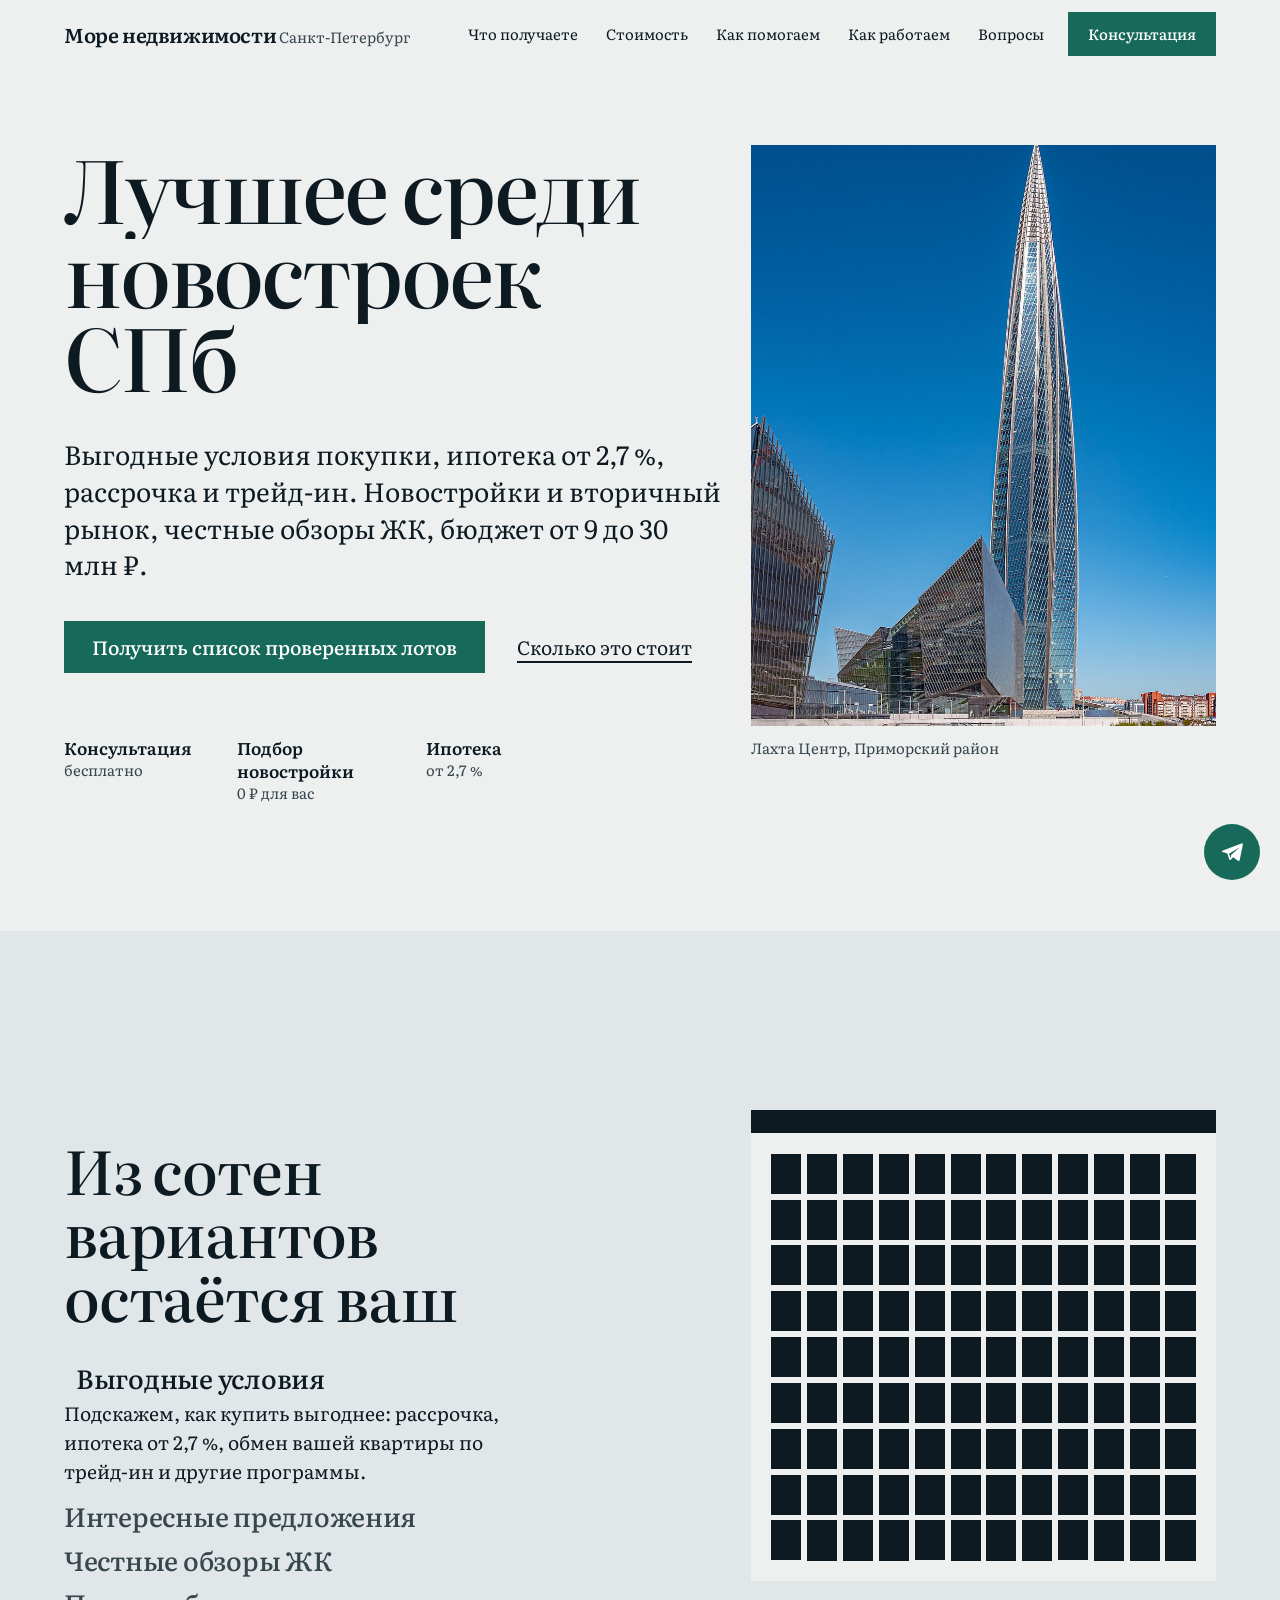
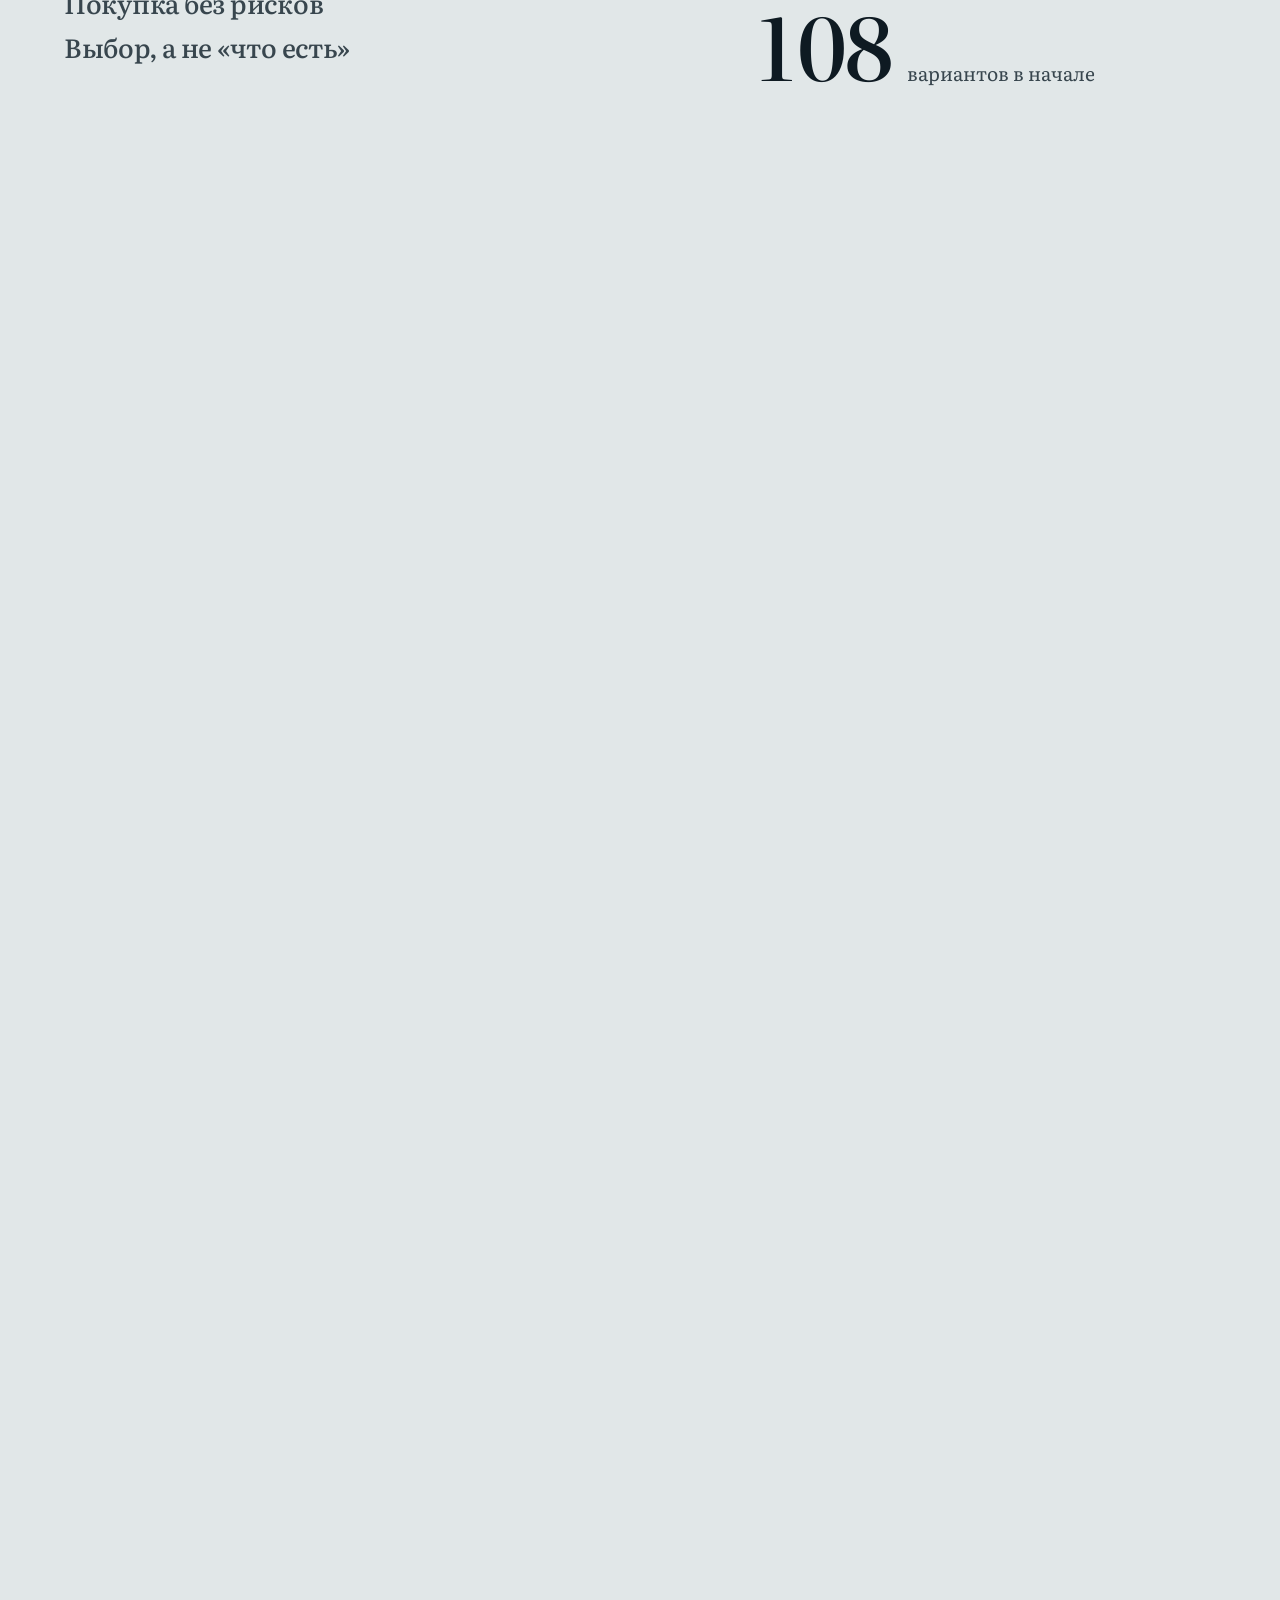
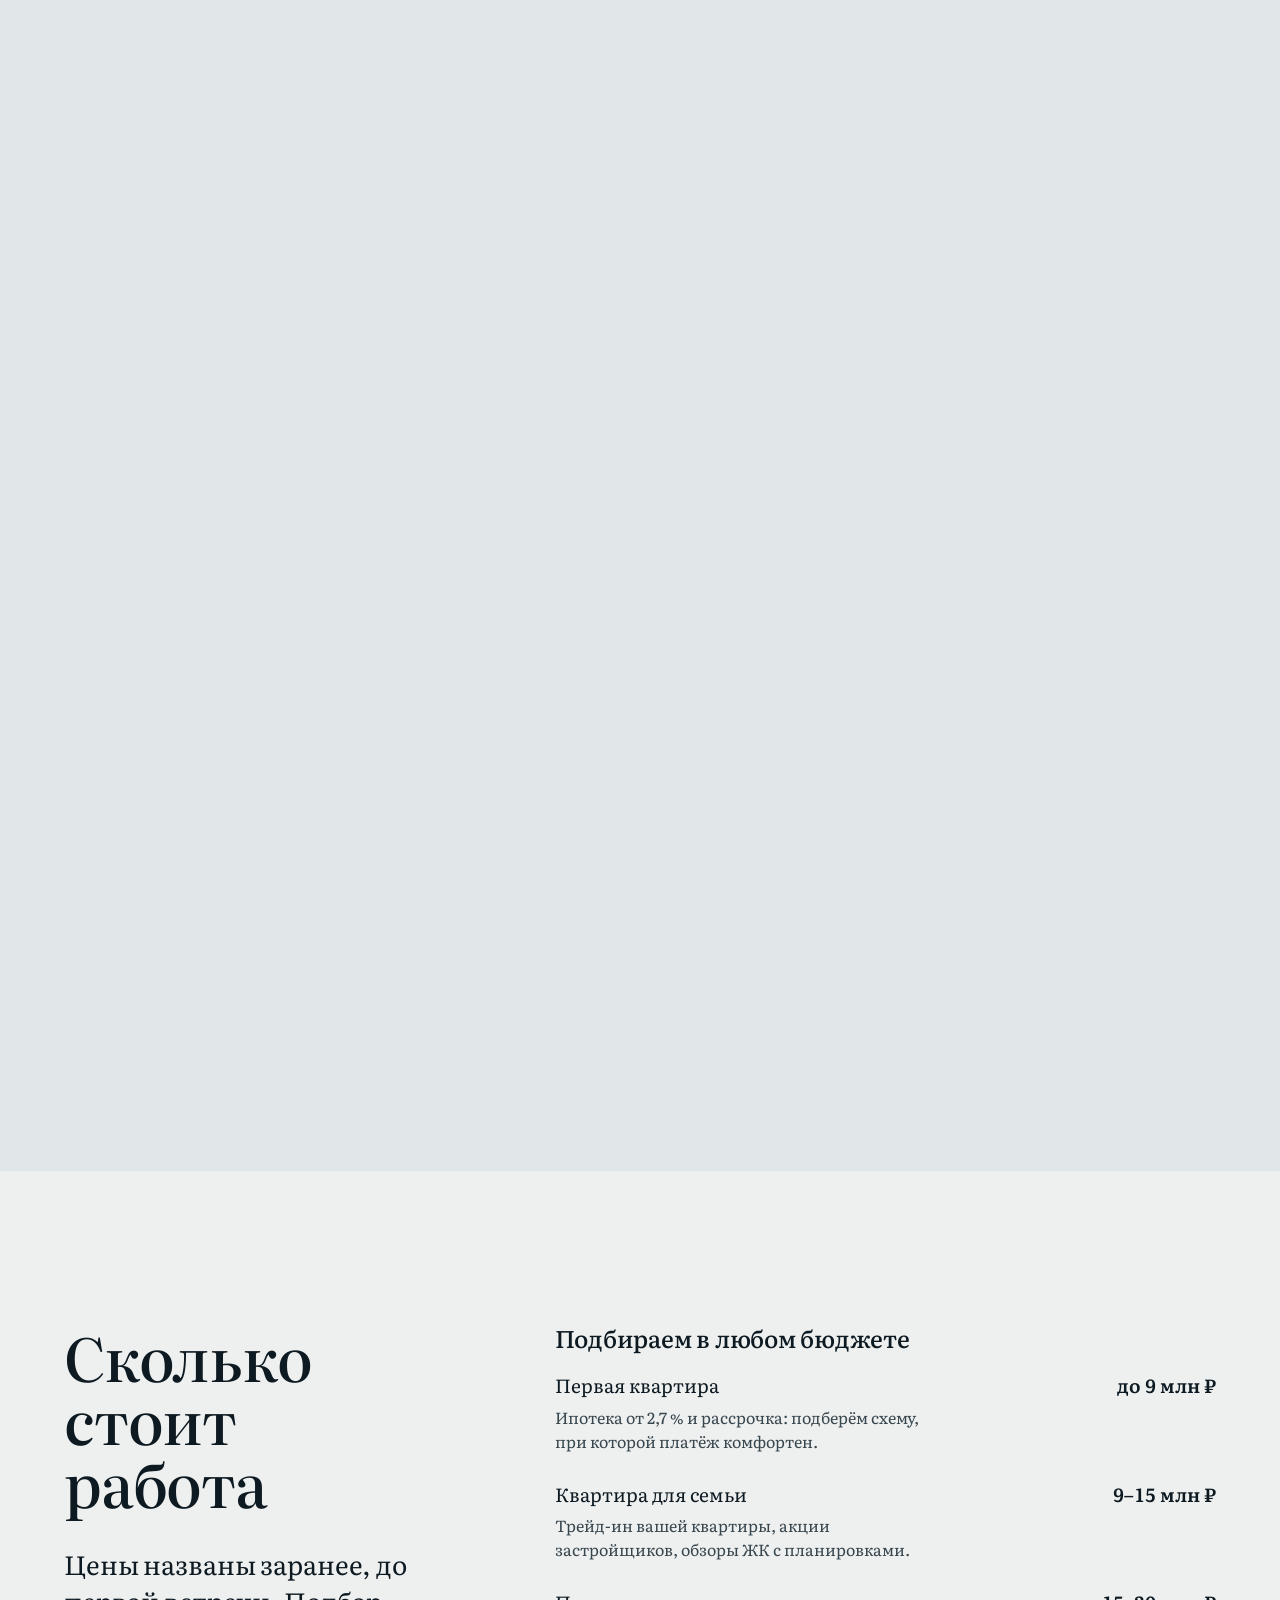
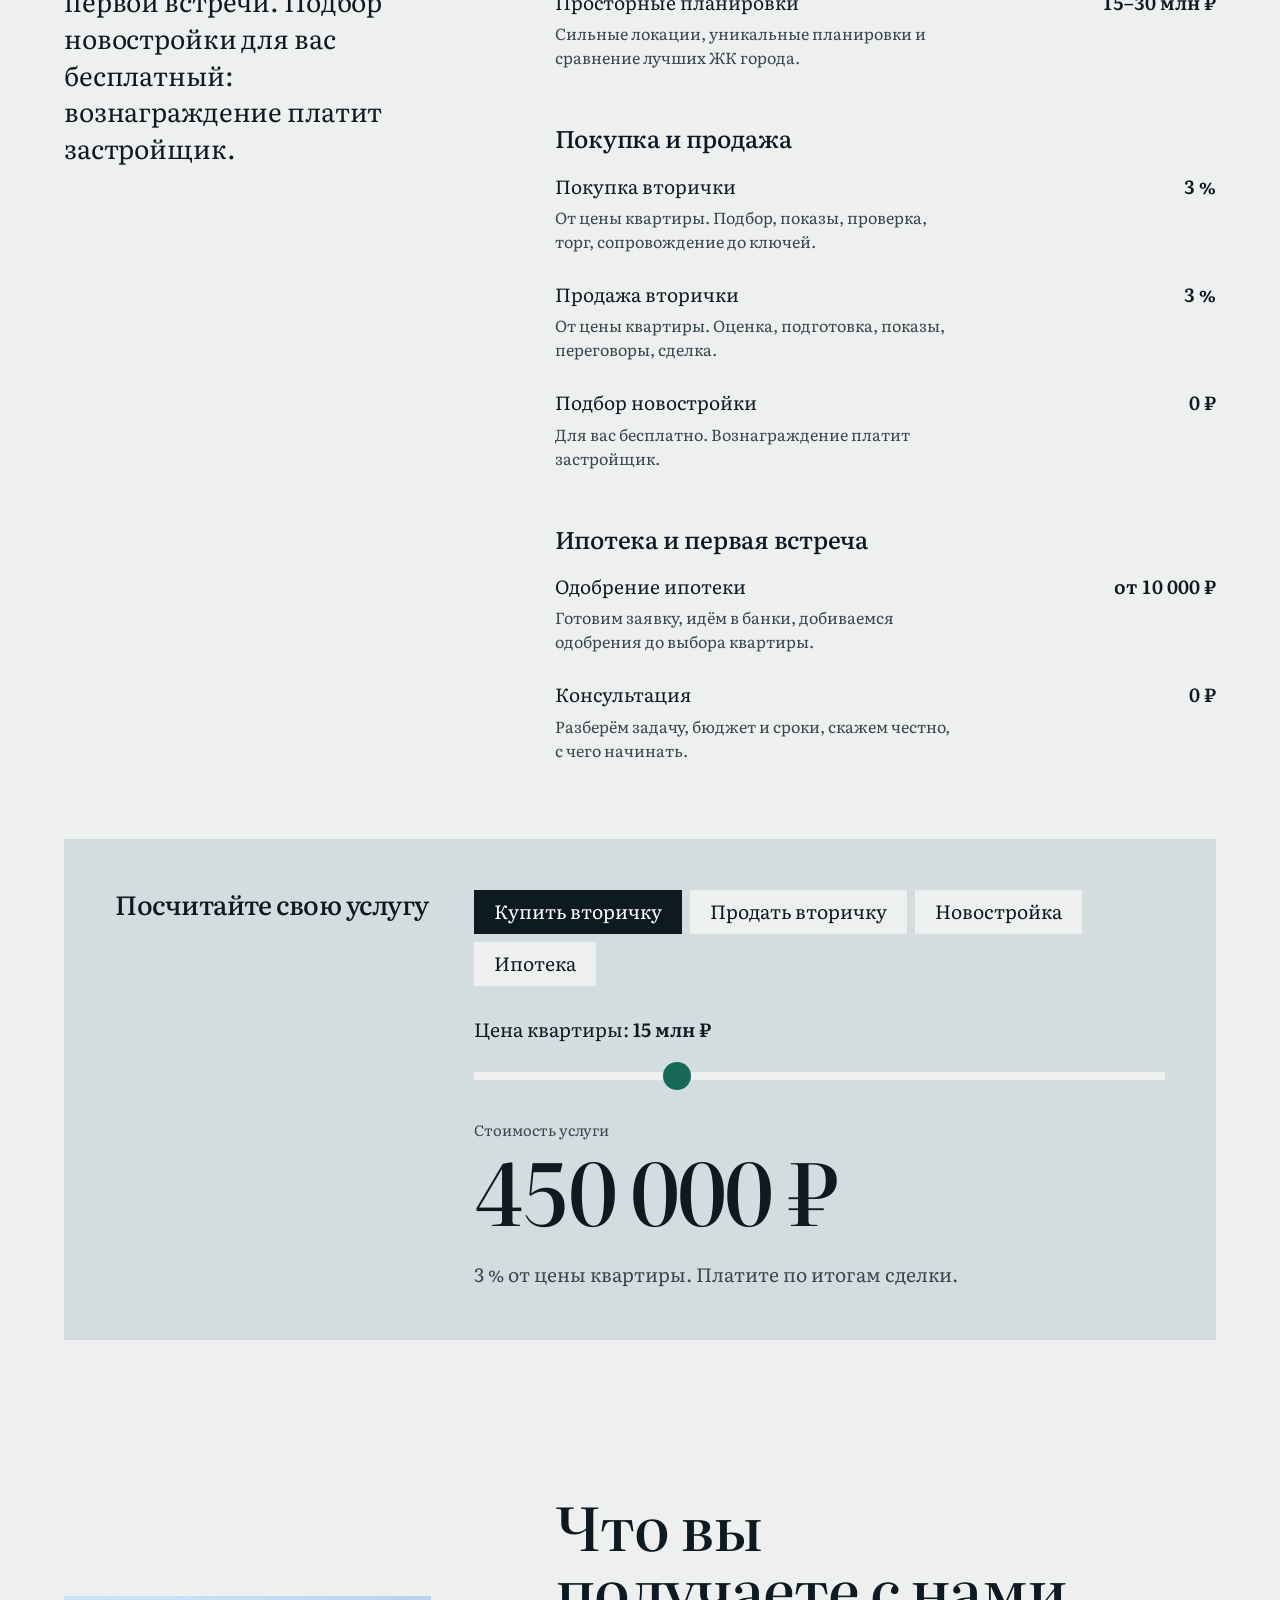
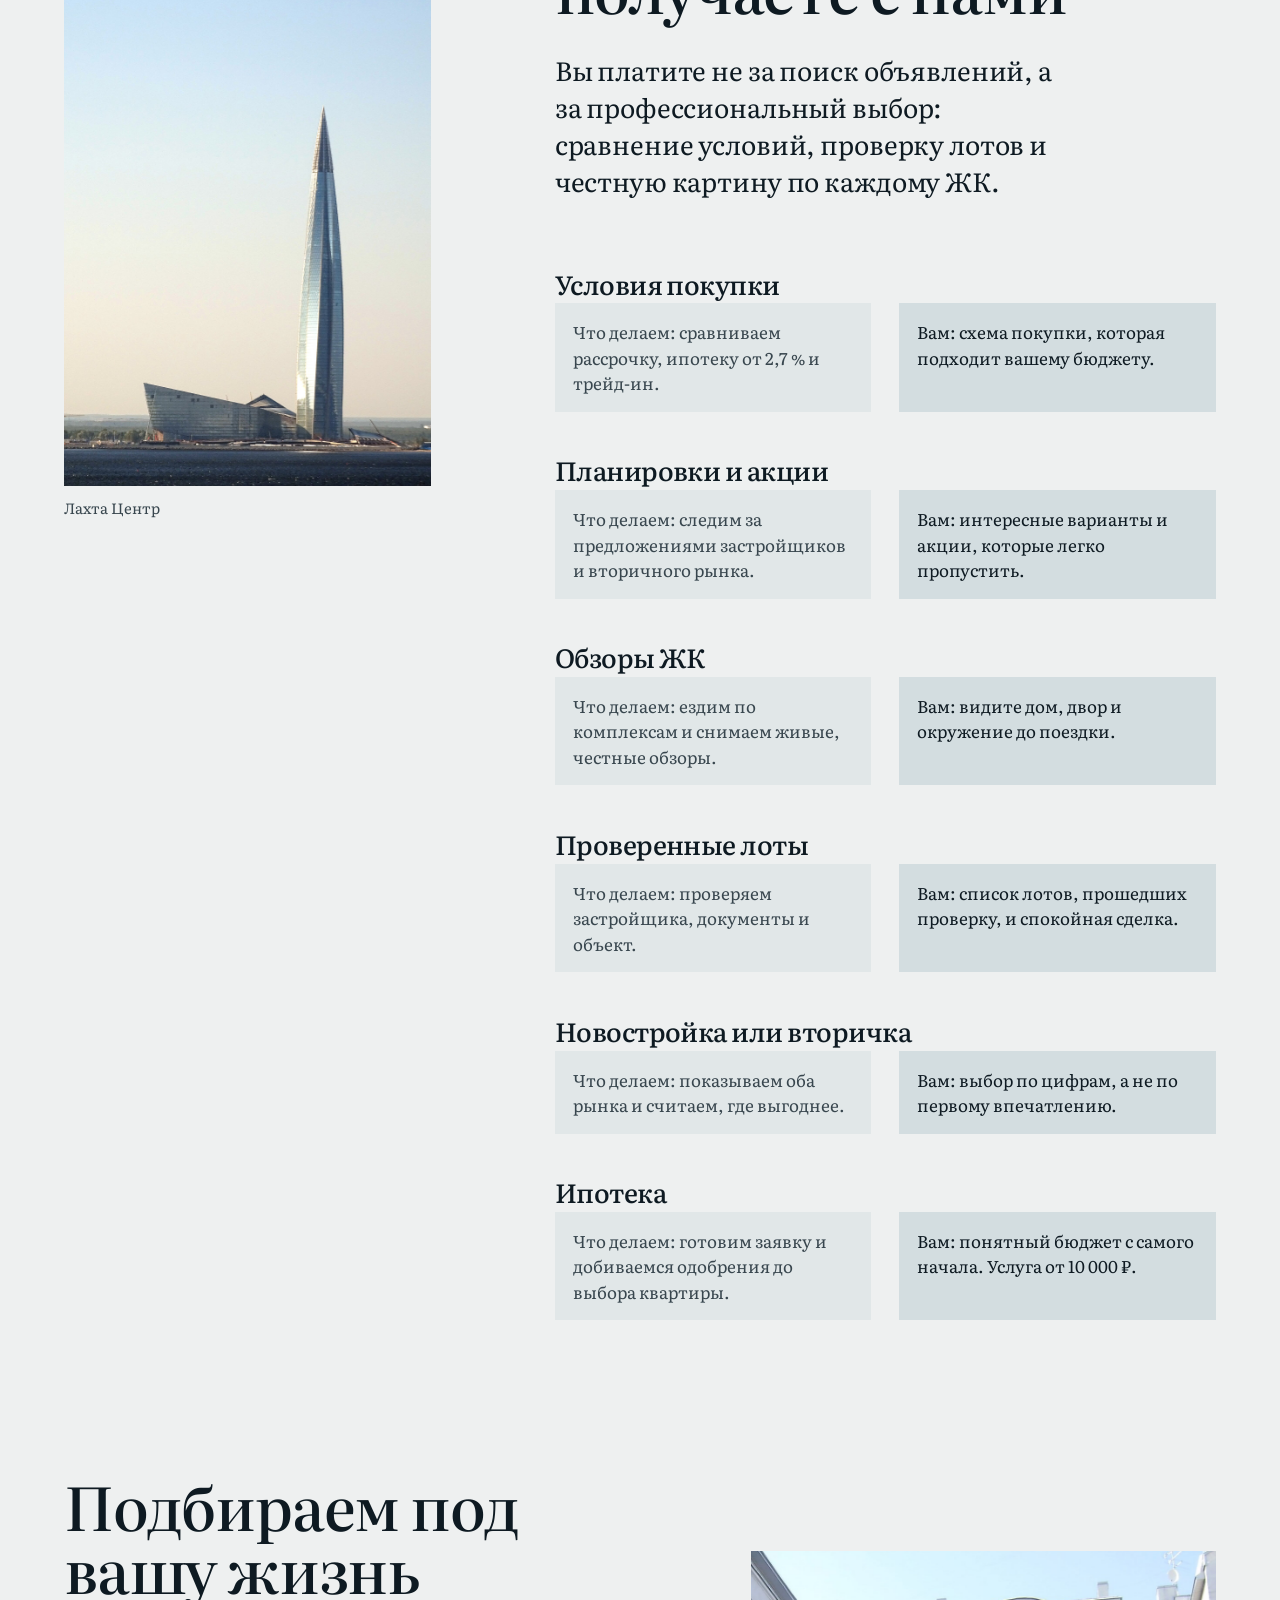
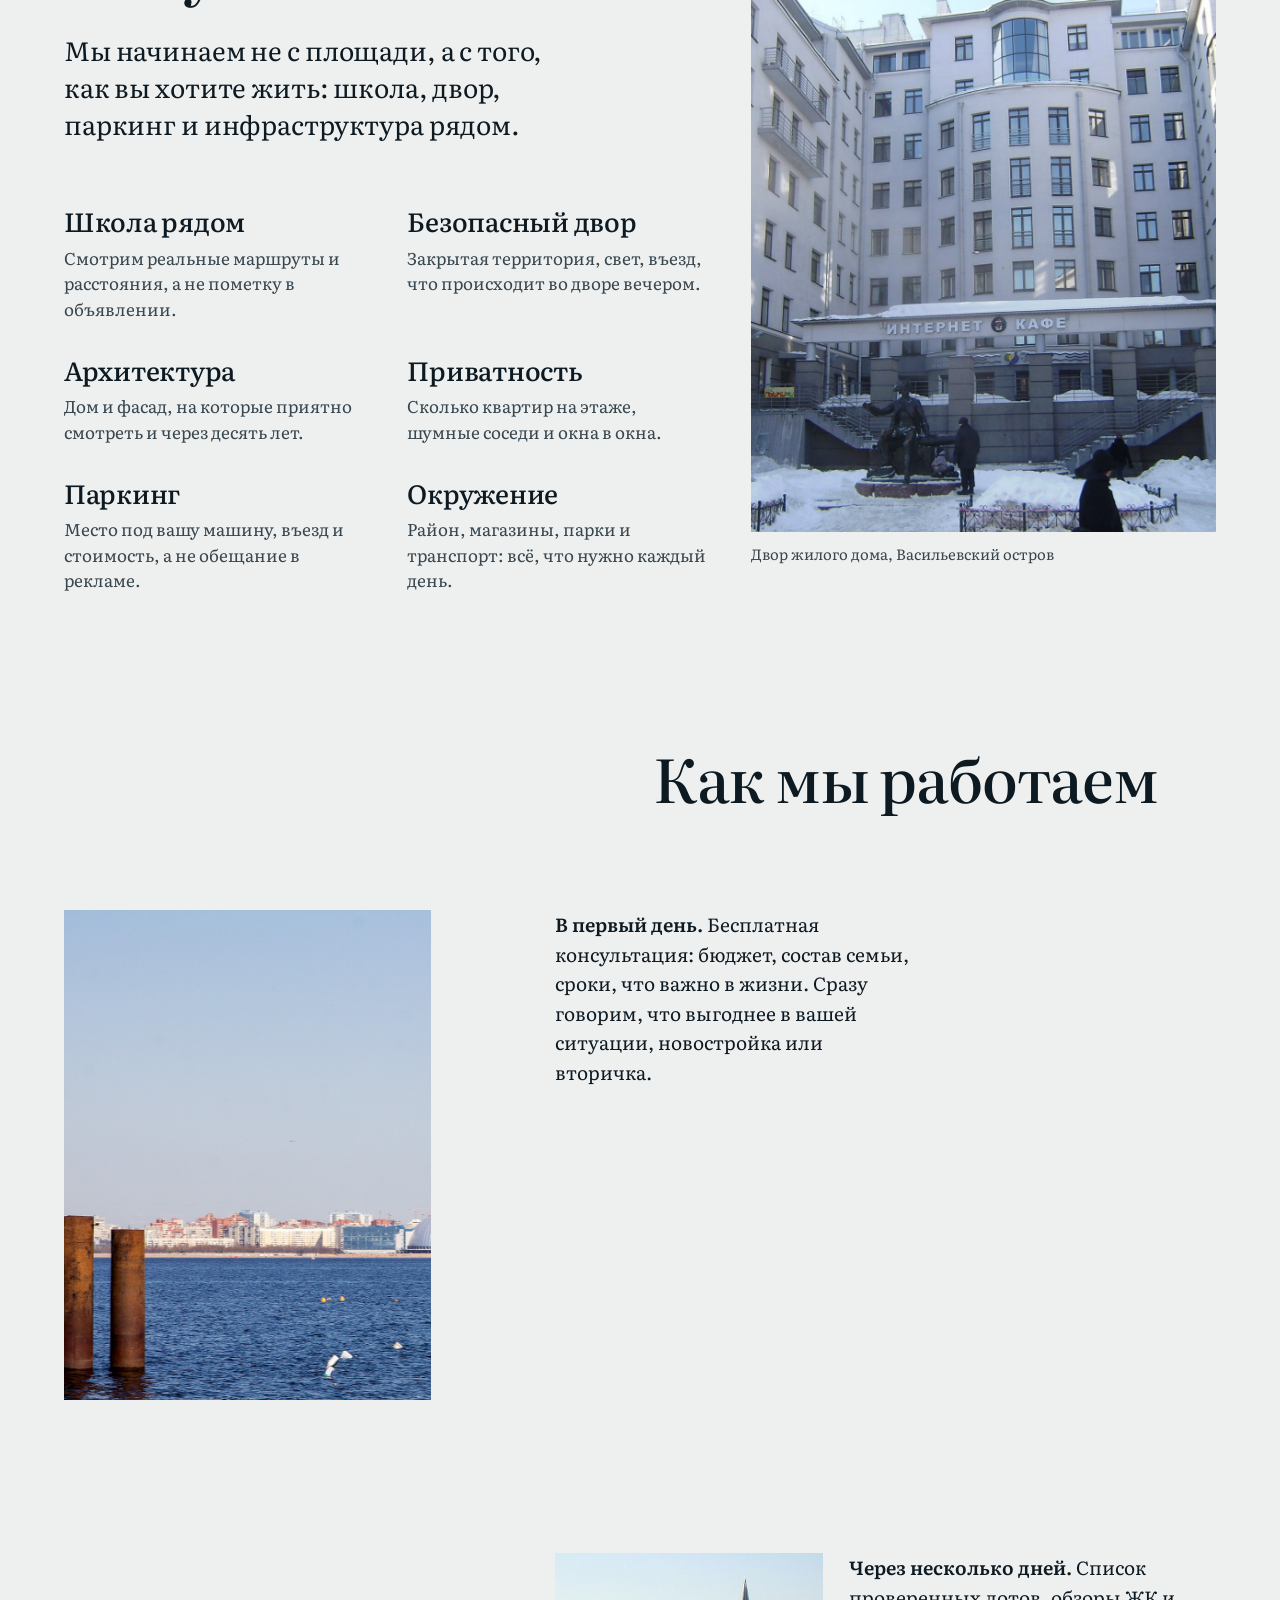
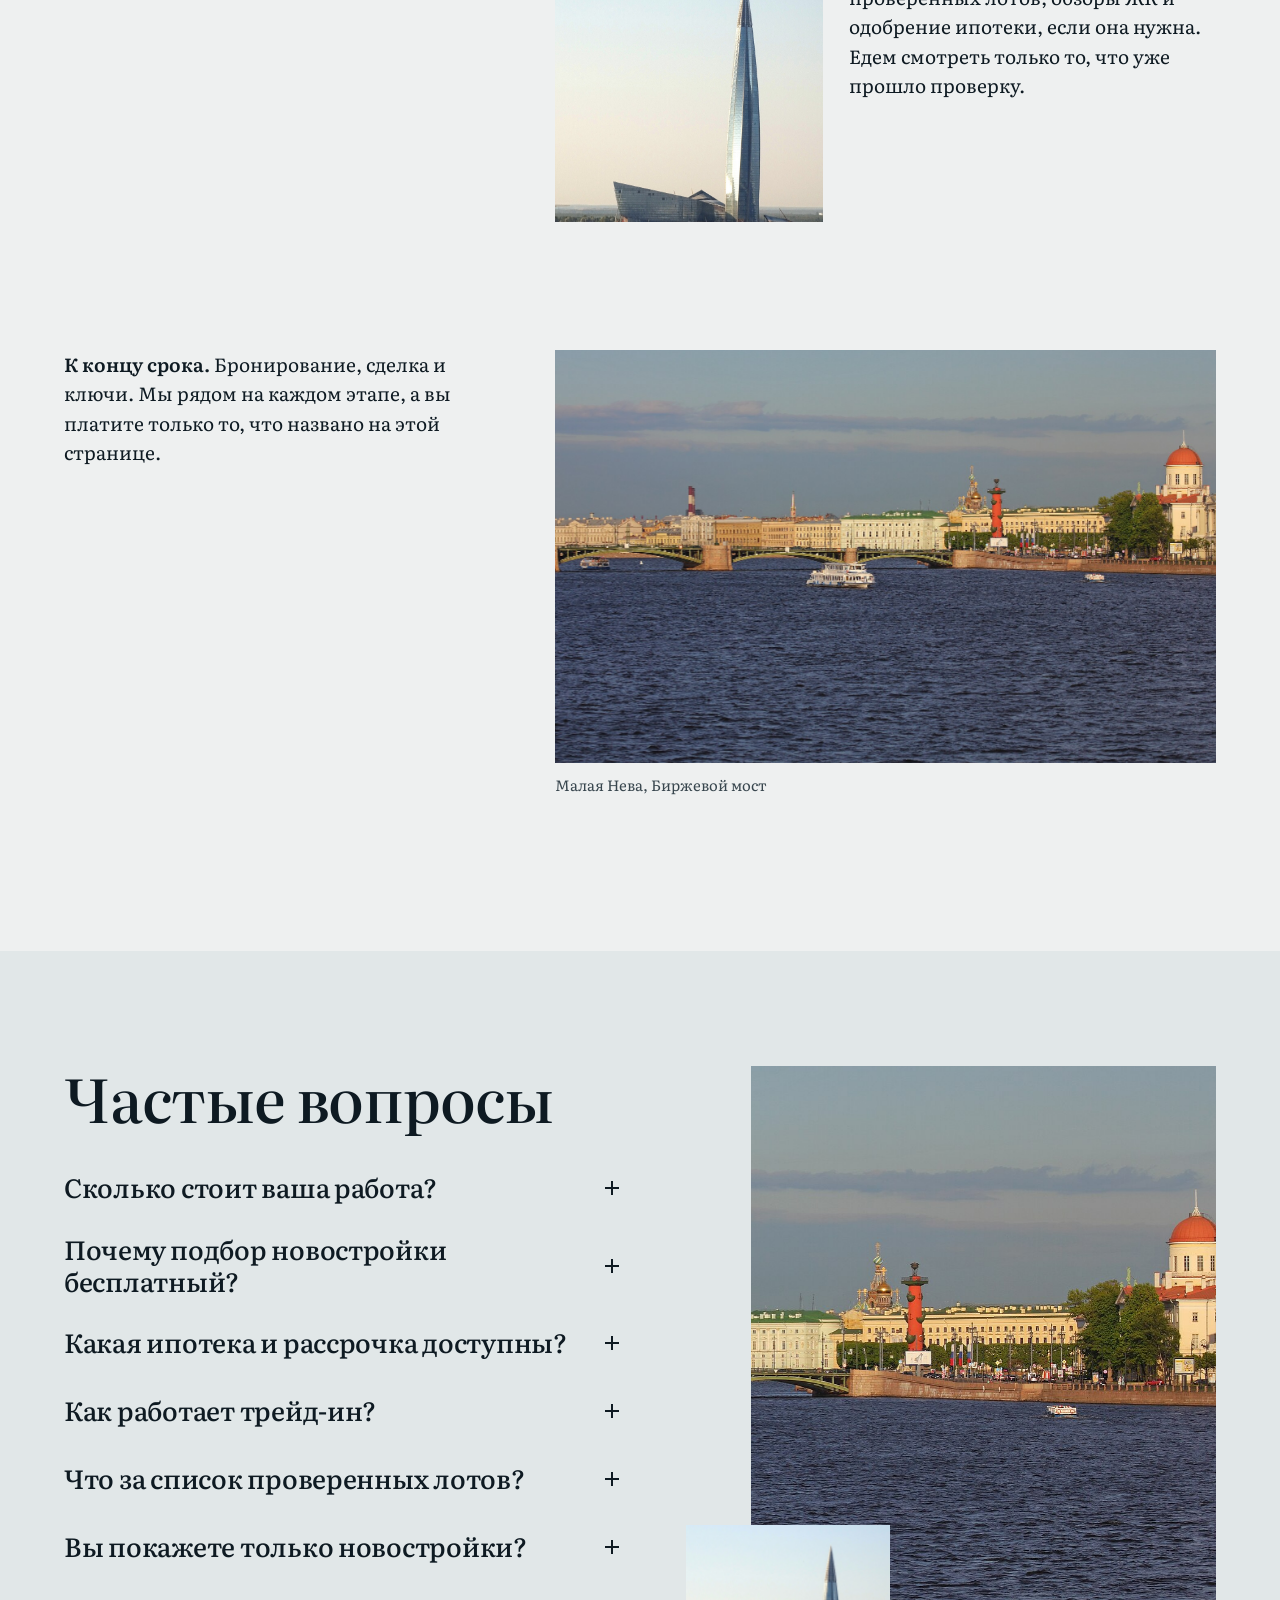
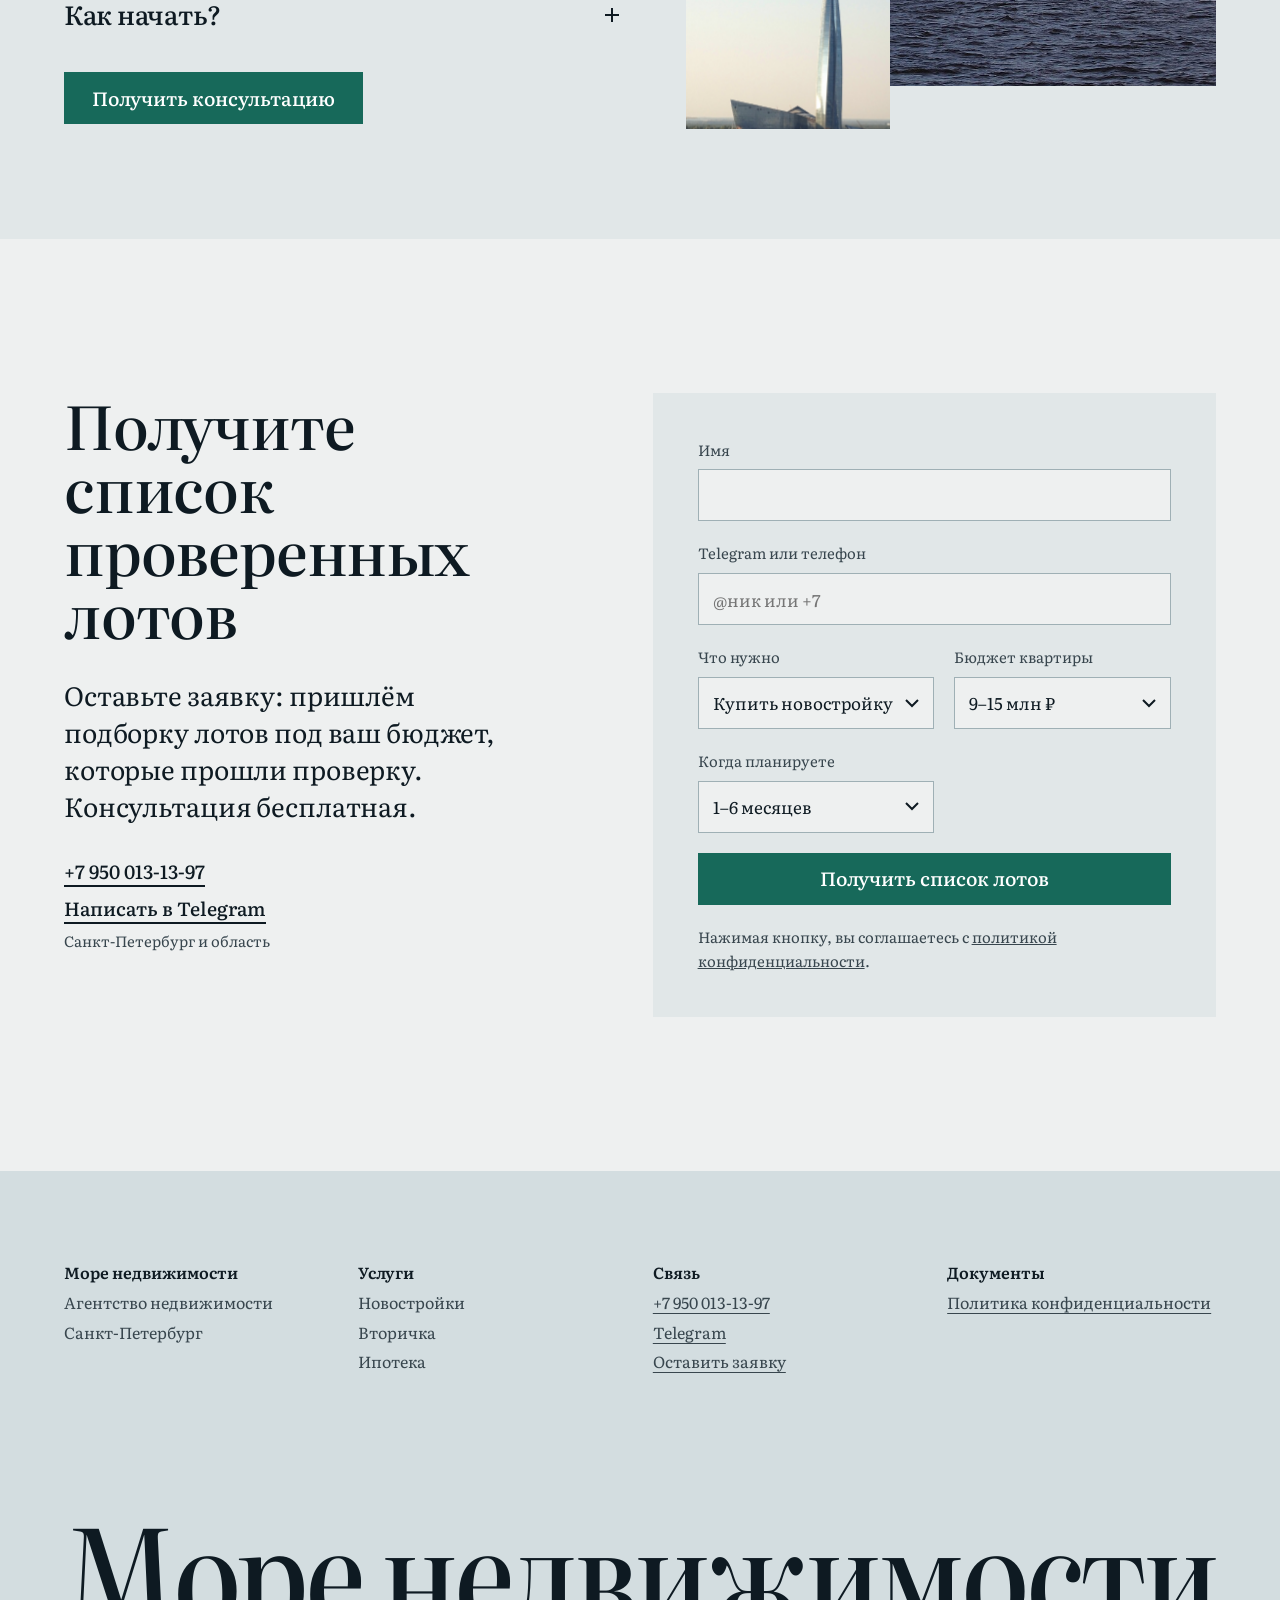
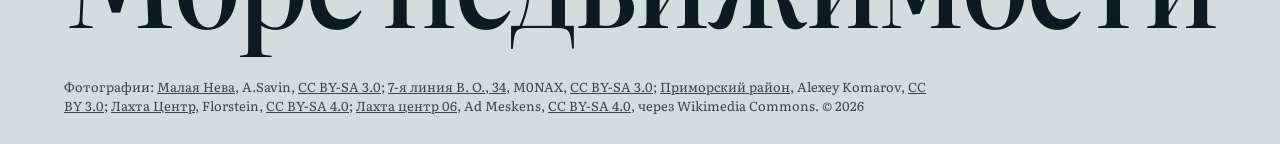
==== commit 1bc2ff15: "round 1 edits: agency name, phone, budget 9-30, new-build focus, value tone" ====
--- a/index.html
+++ b/index.html
@@ -3,10 +3,10 @@
 <head>
 <meta charset="utf-8">
 <meta name="viewport" content="width=device-width, initial-scale=1">
-<title>Шведова — агентство недвижимости в Санкт-Петербурге</title>
-<meta name="description" content="Подбор квартиры в Петербурге на 18–35 млн ₽: новостройки и вторичка. Проверим цену, ликвидность и документы до задатка. Консультация бесплатно.">
-<meta property="og:title" content="Шведова — не ошибиться с решением на миллионы">
-<meta property="og:description" content="Новостройки и вторичка в Санкт-Петербурге. Подбор, проверка, ипотека, сделка.">
+<title>Море недвижимости — новостройки и вторичка в Санкт-Петербурге</title>
+<meta name="description" content="Агентство «Море недвижимости»: новостройки и вторичка в Санкт-Петербурге, бюджет 9–30 млн ₽. Ипотека от 2,7 %, рассрочка, трейд-ин, честные обзоры ЖК. Консультация бесплатно.">
+<meta property="og:title" content="Море недвижимости — лучшая квартира в Петербурге">
+<meta property="og:description" content="Новостройки и вторичка, ипотека от 2,7 %, рассрочка, трейд-ин, обзоры ЖК.">
 <script>document.documentElement.classList.add('js')</script>
 <link rel="preconnect" href="https://fonts.googleapis.com">
 <link rel="preconnect" href="https://fonts.gstatic.com" crossorigin>
@@ -17,11 +17,11 @@
 
 <header class="header" id="header">
   <div class="wrap header__inner">
-    <a class="logo" href="#top" aria-label="Шведова, на главную">Шведова<span class="logo__sub"> недвижимость СПб</span></a>
+    <a class="logo" href="#top" aria-label="Море недвижимости, на главную">Море недвижимости<span class="logo__sub"> Санкт-Петербург</span></a>
     <nav class="nav" id="nav" aria-label="Разделы">
-      <a href="#checks">Проверки</a>
+      <a href="#checks">Что получаете</a>
       <a href="#price">Стоимость</a>
-      <a href="#why">Зачем агент</a>
+      <a href="#why">Как помогаем</a>
       <a href="#way">Как работаем</a>
       <a href="#faq">Вопросы</a>
     </nav>
@@ -35,21 +35,21 @@
 <!-- 1. HERO -->
 <section class="hero wrap">
   <div class="hero__text">
-    <h1 class="hero__title" data-split>Не ошибиться с решением на миллионы</h1>
-    <p class="hero__lead" data-r>Не просто найдём квартиру в Петербурге: подберём, проверим цену, документы и ликвидность, проведём сделку. Новостройки и вторичка, бюджет 18–35 млн ₽.</p>
+    <h1 class="hero__title" data-split>Лучшее среди новостроек СПб</h1>
+    <p class="hero__lead" data-r>Выгодные условия покупки, ипотека от 2,7 %, рассрочка и трейд-ин. Новостройки и вторичный рынок, честные обзоры ЖК, бюджет от 9 до 30 млн ₽.</p>
     <div class="hero__actions" data-r style="--i:1">
-      <a class="btn" href="#contact">Получить консультацию</a>
+      <a class="btn" href="#contact">Получить список проверенных лотов</a>
       <a class="link" href="#price">Сколько это стоит</a>
     </div>
     <ul class="hero__facts" data-r style="--i:2">
       <li><b>Консультация</b> бесплатно</li>
       <li><b>Подбор новостройки</b> 0 ₽ для вас</li>
-      <li><b>Одобрение ипотеки</b> от 10 000 ₽</li>
+      <li><b>Ипотека</b> от 2,7 %</li>
     </ul>
   </div>
   <figure class="hero__pic imgreveal" data-r>
-    <div class="imgreveal__in"><img src="assets/saint-petersburg-tavricheskaya-street-35-tverskaya-st.jpg" width="1920" height="1654" alt="Угловой дом с медным куполом на Таврической улице, Санкт-Петербург" data-parallax></div>
-    <figcaption>Таврическая улица, Центральный район</figcaption>
+    <div class="imgreveal__in"><img src="assets/lakhta-center-img4.jpg" width="1920" height="1282" alt="Лахта Центр и современная застройка на берегу Финского залива" data-parallax></div>
+    <figcaption>Лахта Центр, Приморский район</figcaption>
   </figure>
 </section>
 
@@ -58,33 +58,33 @@
   <div class="scene__stage">
     <div class="wrap scene__grid">
       <div class="scene__copy">
-        <h2 id="checks-title" class="h-head">Из тысячи окон остаётся одно ваше</h2>
+        <h2 id="checks-title" class="h-head">Из сотен вариантов остаётся ваш</h2>
         <ol class="checks" id="checks-list">
           <li class="check is-active">
-            <h3>Столько ли он стоит</h3>
-            <p>Сверяем цену с похожими сделками района и находим, где торг. Переплата за красивую картинку — самая дорогая ошибка.</p>
-          </li>
-          <li class="check">
-            <h3>Как в нём жить</h3>
-            <p>Школа рядом, безопасный двор, парковка, тишина, архитектура, соседи. Смотрим не квартиру, а ваш ежедневный маршрут.</p>
-          </li>
-          <li class="check">
-            <h3>Как его потом продать</h3>
-            <p>Квартира на миллионы должна оставаться деньгами. Смотрим, кто и за сколько покупает такие дома.</p>
-          </li>
-          <li class="check">
-            <h3>Нет ли подвоха</h3>
-            <p>Проверяем документы, историю объекта и застройщика до задатка, а не после.</p>
-          </li>
-          <li class="check">
-            <h3>Успеем ли в срок</h3>
-            <p>Одобрение ипотеки до выбора квартиры и показы под ваш график: решение за 1–6 месяцев без потерянных выходных.</p>
+            <h3>Выгодные условия</h3>
+            <p>Подскажем, как купить выгоднее: рассрочка, ипотека от 2,7 %, обмен вашей квартиры по трейд-ин и другие программы.</p>
+          </li>
+          <li class="check">
+            <h3>Интересные предложения</h3>
+            <p>Новостройки и вторичный рынок: уникальные планировки, акции застройщиков и варианты, которые легко пропустить.</p>
+          </li>
+          <li class="check">
+            <h3>Честные обзоры ЖК</h3>
+            <p>Живые обзоры жилых комплексов Санкт-Петербурга: видите дом, двор и окружение до поездки на показ.</p>
+          </li>
+          <li class="check">
+            <h3>Покупка без рисков</h3>
+            <p>Оставьте заявку и получите список лотов, которые прошли проверку.</p>
+          </li>
+          <li class="check">
+            <h3>Выбор, а не «что есть»</h3>
+            <p>Мы не продаём то, что есть в наличии. Мы помогаем выбрать лучшее именно для вас.</p>
           </li>
         </ol>
       </div>
       <div class="scene__visual" aria-hidden="true">
         <div class="facade" id="facade"></div>
-        <p class="counter"><span class="counter__n" id="counter">140</span><span class="counter__t" id="counter-t">вариантов в начале</span></p>
+        <p class="counter"><span class="counter__n" id="counter">108</span><span class="counter__t" id="counter-t">вариантов в начале</span></p>
       </div>
     </div>
   </div>
@@ -94,9 +94,15 @@
 <section class="sec price wrap" id="price" aria-labelledby="price-title">
   <div class="price__head">
     <h2 id="price-title" class="h-head" data-r>Сколько стоит работа</h2>
-    <p class="statement" data-r style="--i:1">Цены названы заранее, до первой встречи. Брокер, который скрывает свой процент, думает о нём, а не о вашей квартире.</p>
+    <p class="statement" data-r style="--i:1">Цены названы заранее, до первой встречи. Подбор новостройки для вас бесплатный: вознаграждение платит застройщик.</p>
   </div>
   <div class="price__list" data-r>
+    <h3 class="grp">Подбираем в любом бюджете</h3>
+    <ul class="menu">
+      <li><div class="menu__row"><span>Первая квартира</span><b>до 9 млн ₽</b></div><p>Ипотека от 2,7 % и рассрочка: подберём схему, при которой платёж комфортен.</p></li>
+      <li><div class="menu__row"><span>Квартира для семьи</span><b>9–15 млн ₽</b></div><p>Трейд-ин вашей квартиры, акции застройщиков, обзоры ЖК с планировками.</p></li>
+      <li><div class="menu__row"><span>Просторные планировки</span><b>15–30 млн ₽</b></div><p>Сильные локации, уникальные планировки и сравнение лучших ЖК города.</p></li>
+    </ul>
     <h3 class="grp">Покупка и продажа</h3>
     <ul class="menu">
       <li><div class="menu__row"><span>Покупка вторички</span><b>3 %</b></div><p>От цены квартиры. Подбор, показы, проверка, торг, сопровождение до ключей.</p></li>
@@ -119,10 +125,10 @@
     </div>
     <div class="calc__body">
       <label class="calc__range" id="calc-range-wrap">
-        <span>Цена квартиры: <b id="calc-price">25 млн ₽</b></span>
-        <input type="range" id="calc-input" min="10" max="50" step="0.5" value="25">
+        <span>Цена квартиры: <b id="calc-price">15 млн ₽</b></span>
+        <input type="range" id="calc-input" min="9" max="30" step="0.5" value="15">
       </label>
-      <p class="calc__out"><span class="calc__lbl" id="calc-lbl">Стоимость услуги</span><span class="calc__sum" id="calc-sum">750 000 ₽</span></p>
+      <p class="calc__out"><span class="calc__lbl" id="calc-lbl">Стоимость услуги</span><span class="calc__sum" id="calc-sum">450 000 ₽</span></p>
       <p class="calc__note" id="calc-note">3 % от цены квартиры. Платите по итогам сделки.</p>
     </div>
   </div>
@@ -131,43 +137,31 @@
 <!-- 4. ЗАЧЕМ АГЕНТ -->
 <section class="sec why wrap" id="why" aria-labelledby="why-title">
   <figure class="why__pic imgreveal" data-r>
-    <div class="imgreveal__in"><img src="assets/kamennoostrovsky-67.jpg" width="1920" height="2888" alt="Дом в стиле модерн на Каменноостровском проспекте" loading="lazy" data-parallax></div>
-    <figcaption>Каменноостровский проспект</figcaption>
+    <div class="imgreveal__in"><img src="assets/saint-petersburg-lakhta-center-06.jpg" width="1920" height="2560" alt="Башня Лахта Центра, вид снизу" loading="lazy" data-parallax></div>
+    <figcaption>Лахта Центр</figcaption>
   </figure>
   <div class="why__body">
-    <h2 id="why-title" class="h-head" data-r>Зачем мне агент</h2>
-    <p class="statement" data-r style="--i:1">Вы можете найти квартиру сами. Вопрос в том, сколько стоит ваше время и одна ошибка в сделке на миллионы.</p>
+    <h2 id="why-title" class="h-head" data-r>Что вы получаете с нами</h2>
+    <p class="statement" data-r style="--i:1">Вы платите не за поиск объявлений, а за профессиональный выбор: сравнение условий, проверку лотов и честную картину по каждому ЖК.</p>
     <ul class="vs">
-      <li data-r>
-        <h3>Выбор</h3>
-        <p class="vs__a">Сами: сотни объявлений, у каждого красивая картинка.</p>
-        <p class="vs__b">С нами: короткий список, прошедший проверку по вашим критериям.</p>
-      </li>
-      <li data-r>
-        <h3>Цена</h3>
-        <p class="vs__a">Сами: продавец называет цифру, вы гадаете, много это или нет.</p>
-        <p class="vs__b">С нами: сверяем с рынком и торгуемся от цифр, а не от ощущений.</p>
-      </li>
-      <li data-r>
-        <h3>Документы</h3>
-        <p class="vs__a">Сами: выписки и договор читаете в день задатка.</p>
-        <p class="vs__b">С нами: проверяем объект и продавца до задатка.</p>
-      </li>
-      <li data-r>
-        <h3>Ипотека</h3>
-        <p class="vs__a">Сами: заявки в банки по очереди, отказ узнаёте в конце.</p>
-        <p class="vs__b">С нами: одобрение до выбора квартиры, вы знаете свой бюджет.</p>
-      </li>
-      <li data-r>
-        <h3>Время</h3>
-        <p class="vs__a">Сами: показы по выходным, переговоры по вечерам.</p>
-        <p class="vs__b">С нами: показы и переговоры на нас, вы приезжаете на лучшее.</p>
-      </li>
-      <li data-r>
-        <h3>Интерес</h3>
-        <p class="vs__a">Сами: непонятно, кому выгодна рекомендация.</p>
-        <p class="vs__b">С нами: стоимость названа выше. Если объект не стоит денег, скажем об этом до задатка.</p>
-      </li>
+      <li data-r><h3>Условия покупки</h3>
+        <p class="vs__a">Что делаем: сравниваем рассрочку, ипотеку от 2,7 % и трейд-ин.</p>
+        <p class="vs__b">Вам: схема покупки, которая подходит вашему бюджету.</p></li>
+      <li data-r><h3>Планировки и акции</h3>
+        <p class="vs__a">Что делаем: следим за предложениями застройщиков и вторичного рынка.</p>
+        <p class="vs__b">Вам: интересные варианты и акции, которые легко пропустить.</p></li>
+      <li data-r><h3>Обзоры ЖК</h3>
+        <p class="vs__a">Что делаем: ездим по комплексам и снимаем живые, честные обзоры.</p>
+        <p class="vs__b">Вам: видите дом, двор и окружение до поездки.</p></li>
+      <li data-r><h3>Проверенные лоты</h3>
+        <p class="vs__a">Что делаем: проверяем застройщика, документы и объект.</p>
+        <p class="vs__b">Вам: список лотов, прошедших проверку, и спокойная сделка.</p></li>
+      <li data-r><h3>Новостройка или вторичка</h3>
+        <p class="vs__a">Что делаем: показываем оба рынка и считаем, где выгоднее.</p>
+        <p class="vs__b">Вам: выбор по цифрам, а не по первому впечатлению.</p></li>
+      <li data-r><h3>Ипотека</h3>
+        <p class="vs__a">Что делаем: готовим заявку и добиваемся одобрения до выбора квартиры.</p>
+        <p class="vs__b">Вам: понятный бюджет с самого начала. Услуга от 10 000 ₽.</p></li>
     </ul>
   </div>
 </section>
@@ -175,23 +169,20 @@
 <!-- 5. ЖИЗНЬ, А НЕ МЕТРЫ -->
 <section class="sec life wrap" id="life" aria-labelledby="life-title">
   <div class="life__head">
-    <h2 id="life-title" class="h-head" data-r>Подбираем по жизни, а не по метрам</h2>
-    <p class="statement" data-r style="--i:1">Вы уже многого достигли, и квартира должна это отражать. Поэтому мы начинаем не с площади, а с того, как вы хотите жить.</p>
+    <h2 id="life-title" class="h-head" data-r>Подбираем под вашу жизнь</h2>
+    <p class="statement" data-r style="--i:1">Мы начинаем не с площади, а с того, как вы хотите жить: школа, двор, паркинг и инфраструктура рядом.</p>
   </div>
   <figure class="life__pic life__pic--a imgreveal" data-r>
-    <div class="imgreveal__in"><img src="assets/russia-sankt-petersburg-saint-petersburg-7-34.jpg" width="1920" height="1440" alt="Закрытый двор жилого дома, Васильевский остров" loading="lazy" data-parallax></div>
-    <figcaption>Двор на 7-й линии В. О.</figcaption>
-  </figure>
-  <figure class="life__pic life__pic--b imgreveal" data-r style="--i:1">
-    <div class="imgreveal__in"><img src="assets/kamennoostrovsky-11-detail-3.jpg" width="1920" height="1440" alt="Лепнина фасада на Каменноостровском проспекте" loading="lazy" data-parallax></div>
+    <div class="imgreveal__in"><img src="assets/russia-sankt-petersburg-saint-petersburg-7-34.jpg" width="1920" height="1440" alt="Двор жилого дома в Санкт-Петербурге" loading="lazy" data-parallax></div>
+    <figcaption>Двор жилого дома, Васильевский остров</figcaption>
   </figure>
   <dl class="crit" data-r>
-    <div><dt>Школа рядом</dt><dd>Смотрим реальные маршруты и рейтинг школ, а не пометку в объявлении.</dd></div>
+    <div><dt>Школа рядом</dt><dd>Смотрим реальные маршруты и расстояния, а не пометку в объявлении.</dd></div>
     <div><dt>Безопасный двор</dt><dd>Закрытая территория, свет, въезд, что происходит во дворе вечером.</dd></div>
     <div><dt>Архитектура</dt><dd>Дом и фасад, на которые приятно смотреть и через десять лет.</dd></div>
     <div><dt>Приватность</dt><dd>Сколько квартир на этаже, шумные соседи и окна в окна.</dd></div>
     <div><dt>Паркинг</dt><dd>Место под вашу машину, въезд и стоимость, а не обещание в рекламе.</dd></div>
-    <div><dt>Окружение</dt><dd>Район и соседи вашего уровня, чтобы дом был не только адресом.</dd></div>
+    <div><dt>Окружение</dt><dd>Район, магазины, парки и транспорт: всё, что нужно каждый день.</dd></div>
   </dl>
 </section>
 
@@ -199,16 +190,16 @@
 <section class="sec way wrap" id="way" aria-labelledby="way-title">
   <h2 id="way-title" class="h-head way__title" data-r>Как мы работаем</h2>
   <div class="way__stage way__stage--1">
-    <figure class="way__pic imgreveal" data-r><div class="imgreveal__in"><img src="assets/mira12.jpg" width="1920" height="1077" alt="Жилой дом на проспекте Мира, Санкт-Петербург" loading="lazy" data-parallax></div></figure>
-    <p data-r style="--i:1"><b>В первый день.</b> Бесплатная консультация: бюджет, состав семьи, сроки, что важно в жизни. Сразу говорим, реально ли это за ваши деньги и что выбрать, новостройку или вторичку.</p>
+    <figure class="way__pic imgreveal" data-r><div class="imgreveal__in"><img src="assets/near-new-sea-passenger-port-panoramio-2.jpg" width="1920" height="1280" alt="Новые жилые кварталы Приморского района на берегу залива" loading="lazy" data-parallax></div></figure>
+    <p data-r style="--i:1"><b>В первый день.</b> Бесплатная консультация: бюджет, состав семьи, сроки, что важно в жизни. Сразу говорим, что выгоднее в вашей ситуации, новостройка или вторичка.</p>
   </div>
   <div class="way__stage way__stage--2">
-    <figure class="way__pic imgreveal" data-r><div class="imgreveal__in"><img src="assets/kamennoostrovsky-11-detail-3.jpg" width="1920" height="1440" alt="Лепнина фасада, деталь" loading="lazy" data-parallax></div></figure>
-    <p data-r style="--i:1"><b>Через несколько дней.</b> Короткий список вариантов и одобрение ипотеки, если она нужна. Едем смотреть только то, что уже прошло проверку цены, документов и ликвидности.</p>
+    <figure class="way__pic imgreveal" data-r><div class="imgreveal__in"><img src="assets/saint-petersburg-lakhta-center-06.jpg" width="1920" height="2560" alt="Башня Лахта Центра" loading="lazy" data-parallax></div></figure>
+    <p data-r style="--i:1"><b>Через несколько дней.</b> Список проверенных лотов, обзоры ЖК и одобрение ипотеки, если она нужна. Едем смотреть только то, что уже прошло проверку.</p>
   </div>
   <div class="way__stage way__stage--3">
     <figure class="way__pic imgreveal" data-r><div class="imgreveal__in"><img src="assets/spb-evening-view-on-little-neva-and.jpg" width="1920" height="1159" alt="Вечерний вид на Малую Неву и Биржевой мост" loading="lazy" data-parallax></div><figcaption>Малая Нева, Биржевой мост</figcaption></figure>
-    <p data-r style="--i:1"><b>К концу срока.</b> Торг, задаток, сделка и ключи. Мы рядом на каждом этапе, а вы платите только то, что названо на этой странице.</p>
+    <p data-r style="--i:1"><b>К концу срока.</b> Бронирование, сделка и ключи. Мы рядом на каждом этапе, а вы платите только то, что названо на этой странице.</p>
   </div>
 </section>
 
@@ -218,19 +209,19 @@
     <div class="faq__col">
       <h2 id="faq-title" class="h-head" data-r>Частые вопросы</h2>
       <div class="faq__list" data-r>
-        <details><summary>Зачем мне агент, если я могу найти квартиру сам?</summary><p>Найти можно. Но проверить цену, ликвидность, документы и вести торг одному сложнее, а ошибка стоит миллионов. Мы берём на себя поиск, проверку и переговоры, чтобы вы тратили время только на лучшие варианты.</p></details>
-        <details><summary>Сколько стоит ваша работа?</summary><p>Покупка и продажа вторички — 3 % от цены. Подбор новостройки для вас бесплатный. Одобрение ипотеки — от 10 000 ₽. Консультация бесплатная. Всё названо заранее.</p></details>
-        <details><summary>Почему подбор новостройки бесплатный?</summary><p>Вознаграждение за клиента платит застройщик, поэтому цена квартиры для вас та же, что в отделе продаж. Какие именно условия у конкретного застройщика, расскажем на консультации.</p></details>
-        <details><summary>Вы заинтересованы в комиссии, а не в моём решении?</summary><p>Наш доход зависит от сделки, и мы этого не скрываем. Поэтому называем цену заранее и сразу говорим, если объект переоценён или не подходит вам. Потерянная репутация стоит дороже одной комиссии.</p></details>
-        <details><summary>Сколько времени занимает подбор?</summary><p>Обычно клиенты планируют покупку на 1–6 месяцев. Первый короткий список вы получаете в первые дни, дальше всё зависит от вашего графика и от объекта.</p></details>
-        <details><summary>Что с ипотекой?</summary><p>Готовим заявку и добиваемся одобрения до выбора квартиры, чтобы вы заранее знали бюджет. Услуга от 10 000 ₽.</p></details>
-        <details><summary>Как начать?</summary><p>Оставьте заявку внизу страницы или напишите в Telegram. Консультация бесплатная и ни к чему не обязывает.</p></details>
+        <details><summary>Сколько стоит ваша работа?</summary><p>Подбор новостройки для вас бесплатный. Покупка и продажа вторички — 3 % от цены. Одобрение ипотеки — от 10 000 ₽. Консультация бесплатная. Всё названо заранее.</p></details>
+        <details><summary>Почему подбор новостройки бесплатный?</summary><p>Вознаграждение платит застройщик, поэтому цена квартиры для вас та же, что в отделе продаж.</p></details>
+        <details><summary>Какая ипотека и рассрочка доступны?</summary><p>Ипотека от 2,7 % по программам банков и застройщиков, рассрочка, обмен вашей квартиры по трейд-ин. Подберём условия под вашу ситуацию. Одобрение ипотеки — от 10 000 ₽.</p></details>
+        <details><summary>Как работает трейд-ин?</summary><p>Вы меняете свою квартиру на новую: оцениваем текущую, подбираем новую и выстраиваем сделки так, чтобы вы не остались без жилья.</p></details>
+        <details><summary>Что за список проверенных лотов?</summary><p>Оставьте заявку, и мы пришлём подборку новостроек и вторичных квартир под ваш бюджет, которые прошли нашу проверку.</p></details>
+        <details><summary>Вы покажете только новостройки?</summary><p>Нет. Основной фокус на новостройках, но мы показываем и интересные варианты вторичного рынка, если они выгоднее.</p></details>
+        <details><summary>Как начать?</summary><p>Оставьте заявку внизу страницы, позвоните или напишите в Telegram. Консультация бесплатная и ни к чему не обязывает.</p></details>
       </div>
       <div class="faq__cta" data-r><a class="btn" href="#contact">Получить консультацию</a></div>
     </div>
     <div class="faq__pics">
-      <figure class="faq__tall imgreveal" data-r><div class="imgreveal__in"><img src="assets/smolny-2013-1.jpg" width="1920" height="2560" alt="Купола Смольного собора на фоне неба" loading="lazy" data-parallax></div></figure>
-      <figure class="faq__sq imgreveal" data-r style="--i:2"><div class="imgreveal__in"><img src="assets/kamennoostrovsky-11-detail-3.jpg" width="1920" height="1440" alt="Деталь лепнины" loading="lazy"></div></figure>
+      <figure class="faq__tall imgreveal" data-r><div class="imgreveal__in"><img src="assets/spb-evening-view-on-little-neva-and.jpg" width="1920" height="1159" alt="Вечерняя Нева и набережная" loading="lazy" data-parallax></div></figure>
+      <figure class="faq__sq imgreveal" data-r style="--i:2"><div class="imgreveal__in"><img src="assets/saint-petersburg-lakhta-center-06.jpg" width="1920" height="2560" alt="Лахта Центр" loading="lazy"></div></figure>
     </div>
   </div>
 </section>
@@ -238,9 +229,9 @@
 <!-- 8. ЗАЯВКА -->
 <section class="contact wrap" id="contact" aria-labelledby="contact-title">
   <div class="contact__copy">
-    <h2 id="contact-title" class="h-head" data-r>Расскажите, что ищете</h2>
-    <p class="statement" data-r style="--i:1">Ответим в Telegram или по телефону, разберём задачу и скажем честно, с чего начинать. Консультация бесплатная.</p>
-    <p class="contact__links" data-r style="--i:2"><a href="https://t.me/Agent_annashvedova" target="_blank" rel="noopener">Написать в Telegram @Agent_annashvedova</a><span>Санкт-Петербург и область</span></p>
+    <h2 id="contact-title" class="h-head" data-r>Получите список проверенных лотов</h2>
+    <p class="statement" data-r style="--i:1">Оставьте заявку: пришлём подборку лотов под ваш бюджет, которые прошли проверку. Консультация бесплатная.</p>
+    <p class="contact__links" data-r style="--i:2"><a href="tel:+79500131397">+7 950 013-13-97</a><a href="https://t.me/Agent_annashvedova" target="_blank" rel="noopener">Написать в Telegram</a><span>Санкт-Петербург и область</span></p>
   </div>
   <form class="form" id="leadForm" novalidate data-r>
     <label>Имя<input type="text" name="name" autocomplete="name" required></label>
@@ -256,9 +247,9 @@
     </label>
     <label>Бюджет квартиры
       <select name="budget">
-        <option>до 18 млн ₽</option>
-        <option selected>18–35 млн ₽</option>
-        <option>больше 35 млн ₽</option>
+        <option>до 9 млн ₽</option>
+        <option selected>9–15 млн ₽</option>
+        <option>15–30 млн ₽</option>
       </select>
     </label>
     <label>Когда планируете
@@ -269,7 +260,7 @@
       </select>
     </label>
     <input type="text" name="_gotcha" style="display:none" tabindex="-1" autocomplete="off">
-    <button class="btn btn--wide" type="submit">Получить консультацию</button>
+    <button class="btn btn--wide" type="submit">Получить список лотов</button>
     <p class="form__note">Нажимая кнопку, вы соглашаетесь с <a href="privacy.html">политикой конфиденциальности</a>.</p>
   </form>
 </section>
@@ -278,14 +269,14 @@
 
 <footer class="footer">
   <div class="wrap footer__top">
-    <ul><li><b>Шведова</b></li><li>Агентство недвижимости</li><li>Санкт-Петербург</li></ul>
+    <ul><li><b>Море недвижимости</b></li><li>Агентство недвижимости</li><li>Санкт-Петербург</li></ul>
     <ul><li><b>Услуги</b></li><li>Новостройки</li><li>Вторичка</li><li>Ипотека</li></ul>
-    <ul><li><b>Связь</b></li><li><a href="https://t.me/Agent_annashvedova" target="_blank" rel="noopener">Telegram</a></li><li><a href="#contact">Оставить заявку</a></li></ul>
+    <ul><li><b>Связь</b></li><li><a href="tel:+79500131397">+7 950 013-13-97</a></li><li><a href="https://t.me/Agent_annashvedova" target="_blank" rel="noopener">Telegram</a></li><li><a href="#contact">Оставить заявку</a></li></ul>
     <ul><li><b>Документы</b></li><li><a href="privacy.html">Политика конфиденциальности</a></li></ul>
   </div>
   <div class="wrap">
-    <svg class="footer__mark" viewBox="0 0 1000 200" role="img" aria-label="Шведова"><text x="0" y="170" textLength="1000" lengthAdjust="spacingAndGlyphs">Шведова</text></svg>
-    <p class="credits">Фотографии: <a href="https://commons.wikimedia.org/w/index.php?curid=136822195">Таврическая ул., 35</a>, Bestalex, <a href="https://creativecommons.org/licenses/by-sa/4.0/">CC BY-SA 4.0</a>; <a href="https://commons.wikimedia.org/wiki/File:Spb_Evening_view_on_Little_Neva_and_Exchange_Bridge.jpg">Малая Нева</a>, A.Savin, <a href="https://creativecommons.org/licenses/by-sa/3.0">CC BY-SA 3.0</a>; <a href="https://commons.wikimedia.org/w/index.php?curid=181488462">7-я линия В. О., 34</a>, M0NAX, <a href="https://creativecommons.org/licenses/by-sa/3.0/">CC BY-SA 3.0</a>; <a href="https://commons.wikimedia.org/w/index.php?curid=18345183">Mira12</a>, Alexander Y. Potekhin, <a href="https://creativecommons.org/licenses/by-sa/3.0/">CC BY-SA 3.0</a>; <a href="https://commons.wikimedia.org/wiki/File:Kamennoostrovsky-67.JPG">Каменноостровский, 67</a>, Yokki, <a href="https://creativecommons.org/licenses/by-sa/3.0">CC BY-SA 3.0</a>; <a href="https://commons.wikimedia.org/wiki/File:Smolny_2013_1.jpg">Смольный собор</a>, Perituss, <a href="https://creativecommons.org/publicdomain/zero/1.0/deed.en">CC0</a>; <a href="https://commons.wikimedia.org/wiki/File:Kamennoostrovsky_11_detail_3.jpg">Каменноостровский, 11</a>, Maryanna Nesina, <a href="https://creativecommons.org/licenses/by-sa/3.0">CC BY-SA 3.0</a>, через Wikimedia Commons. <span id="year"></span></p>
+    <svg class="footer__mark" viewBox="0 0 1000 130" role="img" aria-label="Море недвижимости"><text x="0" y="105" textLength="1000" lengthAdjust="spacingAndGlyphs">Море недвижимости</text></svg>
+    <p class="credits">Фотографии: <a href="https://commons.wikimedia.org/wiki/File:Spb_Evening_view_on_Little_Neva_and_Exchange_Bridge.jpg">Малая Нева</a>, A.Savin, <a href="https://creativecommons.org/licenses/by-sa/3.0">CC BY-SA 3.0</a>; <a href="https://commons.wikimedia.org/w/index.php?curid=181488462">7-я линия В. О., 34</a>, M0NAX, <a href="https://creativecommons.org/licenses/by-sa/3.0/">CC BY-SA 3.0</a>; <a href="https://commons.wikimedia.org/wiki/File:Near_New_Sea_Passenger_port_-_panoramio_(2).jpg">Приморский район</a>, Alexey Komarov, <a href="https://creativecommons.org/licenses/by/3.0">CC BY 3.0</a>; <a href="https://commons.wikimedia.org/w/index.php?curid=165769357">Лахта Центр</a>, Florstein, <a href="https://creativecommons.org/licenses/by-sa/4.0/">CC BY-SA 4.0</a>; <a href="https://commons.wikimedia.org/w/index.php?curid=73870184">Лахта центр 06</a>, Ad Meskens, <a href="https://creativecommons.org/licenses/by-sa/4.0/">CC BY-SA 4.0</a>, через Wikimedia Commons. <span id="year"></span></p>
   </div>
 </footer>
 
--- a/styles.css
+++ b/styles.css
@@ -72,7 +72,7 @@
 .hero__facts li{font-size:var(--step-small);color:var(--muted);max-width:16ch;line-height:1.35}
 .hero__facts b{display:block;color:var(--ink);font-weight:600;font-size:1.0625rem}
 .hero__pic{grid-column:8/13;margin-top:clamp(0px,2vw,40px)}
-.hero__pic img{aspect-ratio:4/5;object-fit:cover;object-position:50% 20%;width:100%}
+.hero__pic img{aspect-ratio:4/5;object-fit:cover;object-position:66% 50%;width:100%}
 
 /* figures */
 figure{position:relative}
@@ -174,7 +174,7 @@
 .way__stage p{font-size:1.1875rem;line-height:1.55;max-width:36ch}
 .way__stage b{font-weight:600}
 .way__stage--1 .way__pic{grid-column:1/5}
-.way__stage--1 .way__pic img{aspect-ratio:3/4;object-fit:cover;object-position:60% 50%}
+.way__stage--1 .way__pic img{aspect-ratio:3/4;object-fit:cover;object-position:30% 70%}
 .way__stage--1 p{grid-column:6/10}
 .way__stage--2{margin-top:clamp(0px,6vw,100px)}
 .way__stage--2 .way__pic{grid-column:6/9;grid-row:1}
@@ -199,7 +199,7 @@
 details p{color:var(--muted);font-size:var(--step-body);line-height:1.55;max-width:46ch;padding-top:10px;animation:open .5s var(--ease)}
 @keyframes open{from{opacity:0;transform:translateY(-8px)}to{opacity:1;transform:none}}
 .faq__pics{grid-column:8/13;position:relative}
-.faq__tall img{aspect-ratio:3/4;object-fit:cover}
+.faq__tall img{aspect-ratio:3/4;object-fit:cover;object-position:88% 50%}
 .faq__sq{position:absolute;left:-14%;bottom:-7%;width:44%}
 .faq__sq img{aspect-ratio:1/1;object-fit:cover}
 
@@ -226,7 +226,7 @@
 .footer__top li b{color:var(--ink);font-weight:600}
 .footer__top a{text-underline-offset:4px}
 .footer__mark{display:block;width:100%;height:auto;margin-top:clamp(56px,10vw,160px)}
-.footer__mark text{font:500 190px/1 "Literata",Georgia,serif;fill:var(--ink);letter-spacing:-.04em}
+.footer__mark text{font:500 118px/1 "Literata",Georgia,serif;fill:var(--ink);letter-spacing:-.04em}
 .credits{font-size:.8125rem;line-height:1.5;color:var(--muted);max-width:110ch;margin-top:20px}
 
 .fab{position:fixed;right:20px;bottom:20px;z-index:40;width:56px;height:56px;display:grid;place-items:center;background:var(--accent);color:#fff;border-radius:50%;transition:transform .3s var(--ease)}
